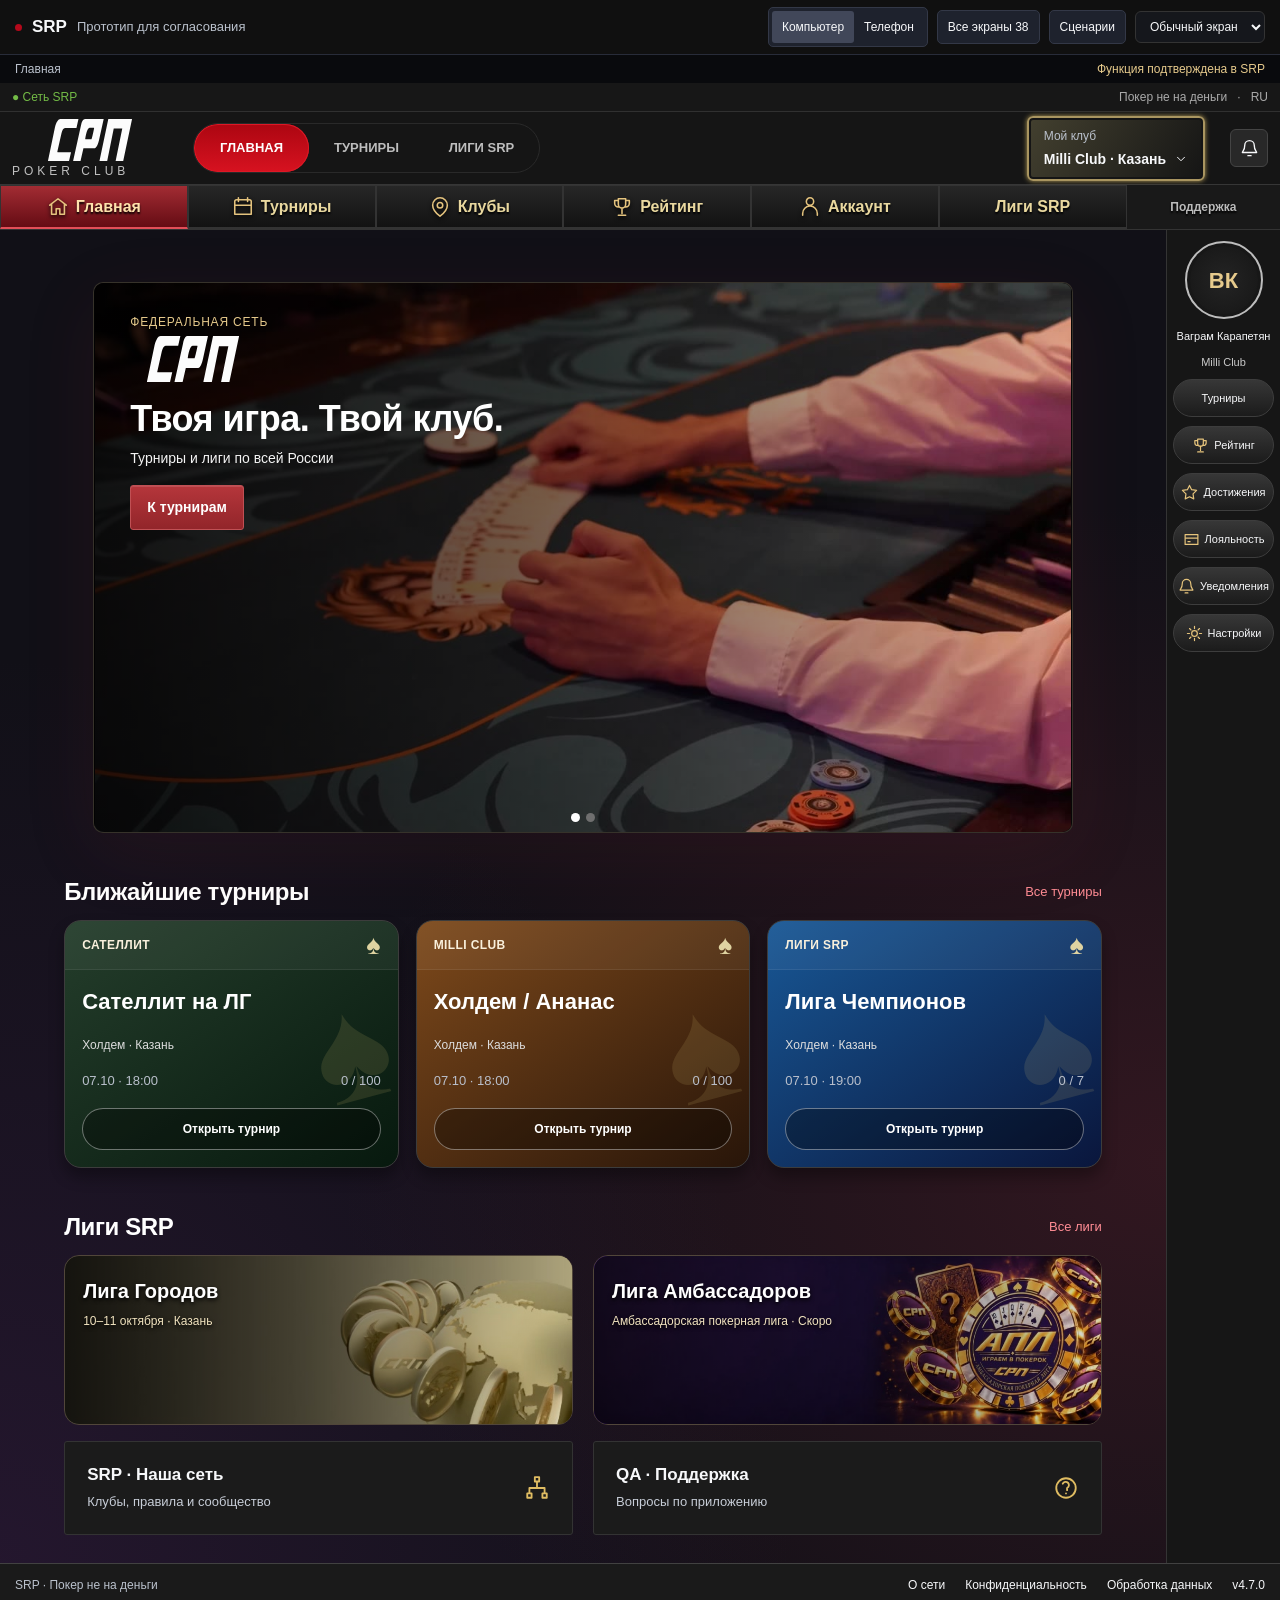
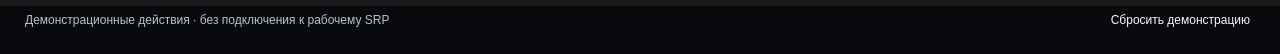
==== index.html @ 7fcbe51a "Polish mobile welcome headline spacing" ====
<!doctype html>
<html lang="ru">
<head>
<meta charset="utf-8"><meta name="viewport" content="width=device-width,initial-scale=1">
<meta name="description" content="Интерактивный прототип SRP: мобильная и десктопная версии, экраны и сценарии для согласования.">
<title>SRP — интерактивный прототип</title>
<link rel="icon" href="data:image/svg+xml,%3Csvg xmlns='http://www.w3.org/2000/svg' viewBox='0 0 40 40'%3E%3Crect width='40' height='40' rx='8' fill='%23ed343e'/%3E%3Ctext x='20' y='29' text-anchor='middle' font-size='30' fill='white'%3E♠%3C/text%3E%3C/svg%3E">
<link rel="stylesheet" href="styles.css?v=wow-2">
</head>
<body>
<div id="prototype">
<header class="review-bar">
  <div class="review-brand"><span class="review-dot"></span><b>SRP</b><span>Прототип для согласования</span></div>
  <div class="review-actions">
    <div class="device-picker" aria-label="Формат экрана"><button data-device="desktop" aria-pressed="true">Компьютер</button><button data-device="mobile" aria-pressed="false">Телефон</button></div>
    <button class="review-button" data-action="catalog">Все экраны <span id="screen-count"></span></button>
    <button class="review-button" data-action="journeys">Сценарии</button>
    <select id="state-picker" aria-label="Состояние экрана"><option value="normal">Обычный экран</option><option value="loading">Загрузка</option><option value="empty">Нет данных</option><option value="error">Ошибка</option></select>
  </div>
</header>
<div class="review-caption"><span id="screen-caption"></span><span id="coverage-caption"></span></div>
<div id="frame" class="frame" data-device="desktop"><div id="app" class="app"></div></div>
<div class="review-bottom"><span>Демонстрационные действия · без подключения к рабочему SRP</span><button data-action="reset-demo">Сбросить демонстрацию</button></div>
<div id="review-drawer" hidden></div>
<div id="modal-root"></div>
<div id="toast" role="status" aria-live="polite"></div>
</div>
<script src="app.js?v=wow-2"></script>
</body>
</html>
---- styles.css ----
:root{color-scheme:dark;--bg:#101114;--panel:#191b20;--raised:#23262d;--line:#30333c;--text:#f5f5f7;--muted:#a0a5b2;--red:#ed343e;--gold:#d7b974;--green:#75d5a8;--font:Arial,Helvetica,sans-serif}*{box-sizing:border-box}body{margin:0;background:#090a0d;color:var(--text);font:16px/1.5 var(--font)}button,input,select,textarea{font:inherit}button,a,select,input[type=checkbox]{cursor:pointer}button{color:inherit}a{color:inherit;text-decoration:none}button:focus-visible,a:focus-visible,input:focus-visible,textarea:focus-visible,select:focus-visible{outline:2px solid var(--gold);outline-offset:3px}button{border:0}button:disabled{opacity:.45;cursor:not-allowed}input,select,textarea{color:var(--text);background:#111318;border:1px solid var(--line);border-radius:6px;padding:11px 13px;min-width:0;max-width:100%}input::placeholder,textarea::placeholder{color:#808695}textarea{resize:vertical;min-height:94px}h1,h2,h3,p{margin:0}h1{font-size:30px;line-height:1.2;font-weight:700;letter-spacing:-.7px}h2{font-size:22px;line-height:1.3;letter-spacing:-.4px}h3{font-size:17px;line-height:1.35}p+p{margin-top:14px}[hidden]{display:none!important}.icon{width:19px;height:19px;fill:none;stroke:currentColor;stroke-width:1.7;stroke-linecap:round;stroke-linejoin:round;flex-shrink:0}.review-bar{background:#11131a;display:flex;justify-content:space-between;gap:20px;padding:13px 22px;border-bottom:1px solid #282c39;align-items:center;flex-wrap:wrap}.review-brand{display:flex;gap:10px;align-items:center;font-size:13px;color:#afb5c3}.review-brand b{color:#fff;font-size:17px}.review-dot{width:7px;height:7px;background:var(--red);border-radius:50%}.review-actions{display:flex;align-items:center;gap:9px;flex-wrap:wrap}.review-actions button,.review-actions select{font-size:12px;padding:7px 10px}.review-button,.device-picker{background:#1e222d;border:1px solid #333847;border-radius:5px}.review-button{color:#dce0e8}.device-picker{display:flex;padding:3px}.device-picker button{border-radius:3px;background:none;color:#a8afbe}.device-picker button[aria-pressed=true]{background:#414759;color:#fff}.review-caption{max-width:1480px;display:flex;justify-content:space-between;gap:15px;margin:0 auto;padding:12px 26px;font-size:12px;color:#949ba9}.review-caption span:last-child{color:#c3aa70}.frame{container-type:inline-size;max-width:1480px;margin:0 auto 18px;background:var(--bg);border:1px solid #282b34;border-radius:10px;overflow:clip;transition:max-width .15s}.frame[data-device=mobile]{max-width:414px;border-radius:28px;border:6px solid #292d37;box-shadow:0 20px 60px #0006}.app{min-height:850px;background:var(--bg)}.topbar{height:83px;display:flex;align-items:center;padding:0 30px;gap:28px;border-bottom:1px solid var(--line)}.logo{font-size:37px;letter-spacing:-2px;font-weight:900;font-style:italic;line-height:1;color:#fff}.logo small{display:block;font:9px var(--font);letter-spacing:4px;margin:6px 0 0 2px;color:#9399a6}.club-picker{border-left:1px solid var(--line);padding-left:26px;background:none;text-align:left;font-size:12px;color:var(--muted)}.club-picker strong{color:var(--text);display:flex;gap:8px;align-items:center;font-size:14px;margin-top:4px}.club-picker .icon{width:14px;height:14px}.top-actions{margin-left:auto;display:flex;gap:16px;align-items:center}.icon-button{background:var(--raised);width:38px;height:38px;border:1px solid var(--line);border-radius:6px;display:grid;place-items:center}.user-button{display:flex;align-items:center;gap:11px;background:none;padding:0;font-size:13px}.avatar{display:grid;place-items:center;flex-shrink:0;width:38px;height:38px;background:#36302a;color:var(--gold);border:1px solid #625236;border-radius:50%;font-size:13px;font-weight:700}.avatar.large{width:72px;height:72px;font-size:24px}.avatar img{width:100%;height:100%;object-fit:cover;border-radius:50%}.appnav{display:flex;align-items:center;background:#17191d;padding:0 28px;border-bottom:1px solid var(--line);gap:5px}.appnav a{padding:16px 20px;display:flex;align-items:center;gap:9px;font-size:14px;font-weight:600;color:var(--muted);border-bottom:3px solid transparent}.appnav a.active{color:var(--text);border-color:var(--red);background:linear-gradient(0deg,#ed343e0b,transparent)}.appnav .nav-right{margin-left:auto;font-size:12px;font-weight:400}.bottomnav{display:none}.main{padding:30px;min-height:685px}.page-head{display:flex;justify-content:space-between;align-items:center;gap:18px;margin-bottom:24px}.eyebrow{font-size:11px;letter-spacing:2px;text-transform:uppercase;color:var(--gold);margin-bottom:8px}.subheading{font-size:14px;color:var(--muted);margin-top:8px}.head-actions{display:flex;gap:10px;align-items:center}.pill{display:inline-flex;gap:6px;align-items:center;padding:5px 9px;background:#252931;color:#bfc5d1;border-radius:4px;font-size:12px;font-weight:500;white-space:nowrap}.pill.green{background:#1c352a;color:#8de1b7}.pill.gold{background:#3c3220;color:var(--gold)}.pill.red{background:#3e2226;color:#ff9a9f}.primary,.secondary,.ghost,.danger{padding:11px 16px;min-height:44px;border-radius:5px;font-size:14px;font-weight:600;display:inline-flex;align-items:center;justify-content:center;gap:8px}.primary{background:var(--red);color:#fff}.primary:hover{background:#ff454e}.secondary{background:var(--raised);border:1px solid #3b404b;color:var(--text)}.ghost{background:none;color:var(--muted)}.danger{background:#3c2026;color:#ff9ca1;border:1px solid #69404a}.block{width:100%}.small{font-size:12px;min-height:36px;padding:7px 12px}.muted{color:var(--muted)}.gold{color:var(--gold)}.tabs{display:flex;align-items:center;gap:5px;padding:5px;background:#17191e;border:1px solid var(--line);border-radius:6px;width:fit-content;max-width:100%;margin-bottom:22px;flex-wrap:wrap}.tabs button{padding:9px 15px;background:none;color:var(--muted);font-size:14px;border-radius:4px;min-height:40px}.tabs button.active{background:#313640;color:#fff}.toolbar{display:flex;gap:12px;align-items:center;flex-wrap:wrap;margin-bottom:18px}.search{position:relative;flex:1;min-width:180px;max-width:350px}.search .icon{position:absolute;left:13px;top:12px;color:var(--muted);width:17px;height:17px}.search input{width:100%;padding-left:40px;font-size:14px;height:42px}.toolbar select{font-size:14px;padding:9px 12px}.toolbar .count{margin-left:auto;color:var(--muted);font-size:12px}.filter-chips{display:flex;gap:7px;flex-wrap:wrap}.filter-chips button{background:none;color:var(--muted);border:1px solid var(--line);padding:7px 12px;border-radius:4px;font-size:13px;min-height:36px}.filter-chips button.active{color:#fff;border-color:#aa4148;background:#44272c}.panel{background:var(--panel);border:1px solid var(--line);border-radius:8px}.panel-pad{padding:23px}.panel-title{display:flex;align-items:center;justify-content:space-between;margin-bottom:18px;gap:12px}.panel-title h2{font-size:18px}.split{display:grid;grid-template-columns:minmax(0,1fr) 325px;gap:20px}.lobby-list{align-self:start;overflow:hidden}.list-labels,.event-row{display:grid;grid-template-columns:92px minmax(0,1fr) 90px 102px;align-items:center;gap:10px}.list-labels{padding:12px 17px;color:#89909e;background:#14161b;font-size:11px;text-transform:uppercase;letter-spacing:.6px}.event-row{padding:17px;background:none;text-align:left;width:100%;border-top:1px solid var(--line);font-size:14px;min-height:77px}.event-row:hover{background:#252932}.event-row.selected{background:#382126;box-shadow:inset 3px 0 var(--red)}.event-row .time{font-variant-numeric:tabular-nums;font-size:15px;font-weight:600}.event-row .date{font-size:12px;color:var(--muted);display:block;font-weight:400}.event-name{font-weight:600;display:block}.event-meta{display:block;color:var(--muted);font-size:12px;margin-top:5px}.event-count{text-align:center;font-variant-numeric:tabular-nums;color:#c0c5d0;font-size:13px}.event-status{text-align:right}.event-row .pill{font-size:11px}.event-detail{overflow:hidden;align-self:start}.detail-art,.event-art{padding:24px;position:relative;background:radial-gradient(ellipse at top right,#7d343c,transparent 70%),linear-gradient(135deg,#212027,#301b22);border-bottom:1px solid #58313a;min-height:170px;overflow:hidden}.art-symbol{position:absolute;right:16px;bottom:-17px;font-size:180px;line-height:1;color:#ffffff08;pointer-events:none}.detail-art h2{font-size:27px;line-height:1.13;max-width:230px;margin-top:12px;position:relative}.detail-art p{font-size:12px;color:#c9aeb5;margin-top:9px}.detail-body{padding:20px}.facts{display:grid;grid-template-columns:1fr 1fr;gap:17px;margin:20px 0}.facts dt{font-size:12px;color:var(--muted);margin-bottom:4px}.facts dd{font-size:14px;margin:0;font-weight:600}.detail-tabs{display:flex;gap:13px;border-bottom:1px solid var(--line);margin-bottom:14px;flex-wrap:wrap}.detail-tabs button{padding:10px 0;font-size:12px;color:var(--muted);background:none;border-bottom:2px solid transparent}.detail-tabs button.active{color:#fff;border-color:var(--red)}.detail-copy{font-size:13px;min-height:80px;margin-bottom:18px}.detail-copy p{color:var(--muted);margin-top:6px}.empty{display:grid;justify-items:center;align-content:center;gap:12px;text-align:center;padding:55px 22px;min-height:225px;color:var(--muted)}.empty .empty-icon{width:54px;height:54px;display:grid;place-items:center;border-radius:50%;background:var(--raised);color:var(--gold)}.empty h3{color:var(--text)}.empty p{max-width:380px;font-size:14px}.empty.compact{padding:26px 12px;min-height:130px}.empty.compact .empty-icon{display:none}.cards{display:grid;grid-template-columns:repeat(3,minmax(0,1fr));gap:16px}.event-card{overflow:hidden}.event-card-top{padding:15px 18px;background:linear-gradient(110deg,#2b242b,#3a252c);display:flex;align-items:center;justify-content:space-between;height:73px;border-bottom:1px solid #4e333a}.event-card-top .suit{font-size:40px;color:#93616c}.event-card-top span:first-child{font-size:11px;letter-spacing:1.6px;color:#e8c4c9}.event-card-body{padding:18px}.event-card-body h3{min-height:23px}.event-card-body .event-meta{margin-top:6px}.card-facts{display:flex;justify-content:space-between;gap:8px;font-size:13px;color:#bac0cc;margin:18px 0}.hero{display:grid;grid-template-columns:minmax(0,1.4fr) minmax(0,1fr);border:1px solid #5a333d;border-radius:8px;overflow:hidden;background:radial-gradient(ellipse at 85% 0%,#702d3b,transparent 65%),linear-gradient(110deg,#252127,#1b161c);margin-bottom:26px}.hero-copy{padding:32px}.hero h2{font-size:39px;line-height:1.1;max-width:480px;margin:13px 0 14px;letter-spacing:-1px}.hero p{color:#c3aeb7;font-size:14px;margin-bottom:24px}.hero-schedule{padding:30px;background:#1112174d;border-left:1px solid #7546514d;display:grid;gap:13px;align-content:center}.hero-schedule a{display:flex;gap:16px;align-items:center;border-bottom:1px solid #75465170;padding-bottom:13px}.hero-schedule a:last-child{border-bottom:0;padding-bottom:0}.hero-date{font-size:34px;font-weight:700;line-height:1;color:#ecd1d7}.hero-date small{display:block;font-size:11px;font-weight:400;margin-top:6px}.hero-schedule strong{display:block;font-size:15px}.hero-schedule span{display:block;font-size:12px;color:#bfaab3;margin-top:4px}.section-head{display:flex;justify-content:space-between;align-items:center;margin:26px 0 17px;gap:12px}.section-head h2{font-size:20px}.section-head a{font-size:13px;color:#fa777e}.grid2{display:grid;grid-template-columns:1fr 1fr;gap:20px}.grid3{display:grid;grid-template-columns:repeat(3,minmax(0,1fr));gap:16px}.link-panel{padding:22px;display:flex;align-items:center;justify-content:space-between;gap:14px}.link-panel .icon{color:var(--gold);width:26px;height:26px}.link-panel p{font-size:13px;color:var(--muted);margin-top:5px}.back{display:inline-flex;align-items:center;gap:7px;color:var(--muted);font-size:13px;background:none;padding:0;margin-bottom:17px}.back .icon{width:16px;height:16px}.event-page-grid{display:grid;grid-template-columns:minmax(0,1fr) 320px;gap:22px}.event-art{min-height:210px;display:flex;flex-direction:column;justify-content:center;margin-bottom:20px}.event-art h1{font-size:35px;max-width:650px;position:relative}.event-art .eyebrow{position:relative}.event-page-body{padding:23px}.tabline{display:flex;gap:22px;border-bottom:1px solid var(--line);margin-bottom:23px;flex-wrap:wrap}.tabline button{background:none;color:var(--muted);padding:12px 0;border-bottom:2px solid transparent;font-size:14px}.tabline button.active{color:#fff;border-color:var(--red)}.table-wrap{overflow:auto}.data-table{width:100%;border-collapse:collapse;text-align:left;font-size:14px}.data-table th{font-size:12px;color:#9198a7;font-weight:400;padding:13px 16px;background:#15171c}.data-table td{padding:15px 16px;border-top:1px solid var(--line)}.data-table .num{text-align:right;font-variant-numeric:tabular-nums}.data-table .rank{color:var(--gold);width:65px}.data-table tbody tr:hover{background:#242830}.player-link{display:flex;align-items:center;gap:11px;font-weight:600}.player-link .avatar{width:31px;height:31px;font-size:10px}.note{font-size:12px;color:var(--muted);padding:12px 0}.info-line{display:flex;justify-content:space-between;gap:14px;padding:14px 0;border-bottom:1px solid var(--line);font-size:14px}.info-line:last-child{border-bottom:0}.info-line span:first-child{color:var(--muted)}.info-line strong{text-align:right;font-weight:500}.info-block{margin:0 0 25px}.info-block h3{margin-bottom:10px}.info-block p{font-size:14px;color:var(--muted);line-height:1.8}.disclosure{border-bottom:1px solid var(--line);padding:0 0 15px;margin-bottom:16px}.disclosure summary{font-size:16px;font-weight:600;cursor:pointer;list-style:none;display:flex;justify-content:space-between;align-items:center}.disclosure summary:after{content:'+';color:var(--muted)}.disclosure[open] summary:after{content:'−'}.disclosure p{color:var(--muted);font-size:14px;margin-top:12px}.profile-hero{display:flex;gap:22px;align-items:center;padding:27px;margin-bottom:22px;background:linear-gradient(100deg,#25232a,#191b20);border:1px solid var(--line);border-radius:8px}.profile-hero .head-actions{margin-left:auto}.profile-hero h2{font-size:25px;margin-bottom:5px}.stats-grid{display:grid;grid-template-columns:repeat(4,minmax(0,1fr));gap:14px;margin-bottom:22px}.stat{padding:22px;border:1px solid var(--line);background:var(--panel);border-radius:7px}.stat b{font-size:31px;line-height:1.2;display:block;margin-bottom:8px;font-variant-numeric:tabular-nums}.stat span{font-size:13px;color:var(--muted)}.profile-menu{display:grid;grid-template-columns:repeat(3,1fr);gap:15px}.profile-menu a{padding:23px}.profile-menu .icon{color:var(--gold);margin-bottom:16px;width:24px;height:24px}.profile-menu h3{font-size:17px}.profile-menu p{font-size:13px;color:var(--muted);margin-top:6px}.loyalty{display:flex;justify-content:space-between;align-items:center;gap:20px;background:linear-gradient(105deg,#352e22,#242324);padding:22px;border:1px solid #5e5137;border-radius:7px;margin-top:20px}.loyalty p{font-size:13px;color:#bcb1a1;margin-top:6px}.account-subnav{display:flex;gap:7px;flex-wrap:wrap;margin-bottom:22px}.account-subnav a{font-size:13px;color:var(--muted);padding:8px 12px;border:1px solid var(--line);border-radius:5px}.account-subnav a.active{background:#30353e;color:#fff}.achievements-grid{display:grid;grid-template-columns:repeat(3,minmax(0,1fr));gap:14px}.achievement-card{display:flex;flex-direction:column;align-items:flex-start;text-align:left;padding:20px;gap:10px;background:var(--panel);border:1px solid var(--line);border-radius:7px;min-height:187px}.achievement-card .medal{width:43px;height:43px;display:grid;place-items:center;border:1px solid #7d663b;border-radius:50%;color:var(--gold);background:#30291e}.achievement-card.locked .medal{color:#79808c;background:#22252b;border-color:#41454f}.achievement-card small{color:var(--muted);font-size:12px}.progress-track{width:100%;height:4px;background:#373a43;border-radius:3px;overflow:hidden;margin-top:auto}.progress-fill{height:100%;background:var(--gold)}.achievement-group-head{display:flex;justify-content:space-between;margin:24px 0 15px;font-size:16px}.achievement-group-head span{color:var(--muted);font-size:13px}.form-layout{display:grid;grid-template-columns:220px minmax(0,1fr);gap:23px;align-items:start}.form-sidebar{display:grid;gap:3px;padding:10px}.form-sidebar a{padding:12px;border-radius:5px;font-size:14px;color:var(--muted);display:flex;gap:10px;align-items:center}.form-sidebar a.active{background:var(--raised);color:#fff}.form-stack{display:grid;gap:20px;max-width:800px}.form-panel{padding:24px}.form-panel h2{font-size:18px;margin-bottom:20px}.form-grid{display:grid;grid-template-columns:1fr 1fr;gap:18px}.field{display:flex;flex-direction:column;gap:7px;font-size:14px}.field small{font-size:12px;color:var(--muted)}.field input,.field select,.field textarea{width:100%}.full{grid-column:1/-1}.field-action{display:flex;gap:8px}.field-action input{flex:1;min-width:0}.field-action button{flex-shrink:0}.avatar-upload{display:flex;gap:20px;align-items:center;margin-bottom:20px}.switch-row{display:flex;align-items:center;justify-content:space-between;gap:20px;padding:17px 0;border-bottom:1px solid var(--line)}.switch-row:last-child{border-bottom:0}.switch-row strong{font-size:14px;font-weight:600;display:block}.switch-row p{font-size:12px;color:var(--muted);margin-top:4px;max-width:460px}.switch{appearance:none;width:42px!important;height:24px;min-width:42px;border:0;background:#474d59;position:relative;border-radius:20px;padding:0;transition:background .15s}.switch:after{content:'';position:absolute;width:18px;height:18px;left:3px;top:3px;border-radius:50%;background:#dce0e8;transition:transform .15s}.switch:checked{background:var(--red)}.switch:checked:after{transform:translateX(18px)}.check-line{display:flex;gap:10px;align-items:flex-start;font-size:13px;color:var(--muted)}.check-line input{margin-top:4px;accent-color:var(--red)}.text-link{color:#ff7b83;background:none;font-size:13px;padding:0}.auth-layout{display:grid;grid-template-columns:1fr 1fr;min-height:680px}.auth-art{padding:55px;background:radial-gradient(ellipse at 0% 100%,#722536,transparent 65%),#19171d;display:flex;flex-direction:column;justify-content:space-between;gap:40px;border-right:1px solid #52313b}.auth-art h1{font-size:43px;line-height:1.1;max-width:420px;margin:24px 0}.auth-art p{color:#bdacb3;font-size:15px;max-width:370px}.auth-form{padding:40px;max-width:540px;width:100%;margin:auto}.auth-form h1{font-size:28px;margin-bottom:8px}.auth-form .field{margin-top:18px}.auth-form .tabs{margin:25px 0 12px;width:100%}.auth-form .tabs button{flex:1}.auth-form .primary{margin-top:22px}.auth-form .auth-links{display:flex;justify-content:space-between;gap:12px;align-items:center;margin-top:15px;font-size:12px}.auth-divider{display:flex;gap:15px;align-items:center;color:var(--muted);font-size:12px;margin:22px 0}.auth-divider:before,.auth-divider:after{content:'';height:1px;background:var(--line);flex:1}.auth-errors{color:#ff9ca2;font-size:13px;margin:14px 0}.auth-legal{font-size:11px;color:var(--muted);margin-top:24px;line-height:1.8}.club-grid{display:grid;grid-template-columns:repeat(3,1fr);gap:16px}.club-card{overflow:hidden}.club-card-banner{padding:24px;background:linear-gradient(120deg,#302930,#202229);height:97px;display:flex;align-items:center;justify-content:space-between;color:var(--gold)}.club-initials{font-size:24px;letter-spacing:2px;font-weight:700}.club-card-body{padding:20px}.club-card-body p{font-size:13px;color:var(--muted);margin:7px 0 17px}.map-layout{display:grid;grid-template-columns:1fr 300px;gap:20px}.map-surface{position:relative;min-height:415px;overflow:hidden;background:#20242b;border-radius:7px;border:1px solid var(--line)}.map-surface iframe{position:absolute;inset:0;width:100%;height:100%;border:0;filter:grayscale(.8) brightness(.75)}.map-fallback{position:absolute;inset:0;display:grid;place-content:center;text-align:center;padding:25px;background:repeating-linear-gradient(40deg,#242830,#242830 35px,#2a2f38 35px,#2a2f38 36px);gap:12px}.map-fallback h3{font-size:20px}.map-fallback p{font-size:13px;max-width:360px;color:var(--muted)}.map-list{display:grid;gap:10px;align-content:start}.map-item{padding:17px;text-align:left;background:var(--panel);border:1px solid var(--line);border-radius:6px}.map-item.active{border-color:var(--red)}.map-item small{display:block;font-size:12px;color:var(--muted);margin-top:5px}.bracket{display:grid;grid-template-columns:1fr 1fr 1fr;gap:28px;margin-top:15px}.bracket-col{display:grid;align-content:center;gap:12px}.bracket-col h3{font-size:13px;color:var(--muted);margin-bottom:7px}.bracket-item{padding:16px;border:1px solid var(--line);background:#22252c;border-radius:5px;position:relative;font-size:13px}.bracket-item small{display:block;color:var(--muted);font-size:12px;margin-top:5px}.bracket-item.winner{border-color:#6b5735;color:var(--gold)}.round-list{display:grid;gap:12px}.round-row{display:flex;justify-content:space-between;align-items:center;gap:18px;padding:20px;background:var(--panel);border:1px solid var(--line);border-radius:7px}.round-row .muted{font-size:13px}.chart-panel{padding:24px}.chart-panel h2{font-size:18px;margin-bottom:20px}.bar-chart{display:flex;align-items:flex-end;gap:9px;height:180px;border-bottom:1px solid var(--line);padding-top:10px}.bar-chart .bar-wrap{flex:1;display:flex;flex-direction:column;justify-content:flex-end;align-items:center;height:100%;gap:6px}.bar-chart .bar{width:70%;background:linear-gradient(0deg,#89343e,#ed5964);min-height:5px;border-radius:3px 3px 0 0}.bar-chart .bar-value{font-size:12px;color:#d9a6ad}.chart-labels{display:flex;justify-content:space-between;gap:10px;color:var(--muted);font-size:11px;padding-top:13px}.line-chart{width:100%;height:auto;display:block}.line-chart text{fill:var(--muted);font:11px var(--font)}.broadcast-card{background:#11151c;border:1px solid #454f62;border-radius:6px;display:flex;align-items:center;gap:14px;padding:16px;width:min(100%,400px);margin-bottom:20px;box-shadow:inset 4px 0 var(--red)}.broadcast-card strong{font-size:16px}.broadcast-card small{font-size:11px;display:block;color:var(--muted)}.broadcast-stack{margin-left:auto;color:var(--gold);font-weight:700}.legal-copy{font-size:14px;color:var(--muted);line-height:1.8}.legal-copy h2{font-size:18px;color:var(--text);margin:24px 0 12px}.legal-copy .important{color:#dbbf83;border-left:2px solid var(--gold);padding:12px 16px;background:#30291e;margin-bottom:22px}.app-footer{padding:20px 30px;border-top:1px solid var(--line);display:flex;justify-content:space-between;align-items:center;gap:15px;flex-wrap:wrap;color:#7f8797;font-size:11px}.footer-links{display:flex;gap:20px;flex-wrap:wrap}.review-bottom{display:flex;justify-content:space-between;align-items:center;gap:12px;font-size:12px;color:#8f98aa;padding:0 25px 20px;max-width:1480px;margin:auto}.review-bottom button{background:none;color:#a7b2c8;padding:5px;font-size:12px}.modal-overlay{position:fixed;inset:0;background:#000a;backdrop-filter:blur(6px);z-index:50;display:flex;align-items:center;justify-content:center;padding:20px}.modal{width:min(100%,500px);max-height:calc(100dvh - 40px);overflow:auto;background:#1b1e24;border:1px solid #434956;border-radius:12px;padding:26px;box-shadow:0 30px 80px #0008}.modal-head{display:flex;justify-content:space-between;align-items:center;gap:20px;margin-bottom:20px}.modal-head h2{font-size:22px}.modal p{font-size:14px;color:var(--muted);line-height:1.7}.modal-actions{display:flex;gap:10px;margin-top:24px;justify-content:flex-end}.modal .field{margin-top:16px}.modal-success{display:grid;place-items:center;width:64px;height:64px;background:#223e31;color:var(--green);border-radius:50%;margin:0 auto 20px}.modal-success .icon{width:30px;height:30px}.modal .achievement-card{margin-bottom:15px}.drawer-overlay{position:fixed;inset:0;background:#0009;z-index:45;display:flex;justify-content:flex-end}.review-drawer-panel{background:#151820;width:min(100%,730px);height:100dvh;overflow:auto;padding:27px;border-left:1px solid #3b4252}.review-drawer-head{display:flex;justify-content:space-between;align-items:center;margin-bottom:22px;gap:15px}.review-drawer-head h2{font-size:22px}.screen-catalog{display:grid;grid-template-columns:1fr 1fr;gap:9px}.catalog-item{display:flex;gap:12px;align-items:flex-start;text-align:left;padding:16px;border:1px solid #343b4b;background:#212631;border-radius:7px}.catalog-item:hover{border-color:#6f7a91}.catalog-number{font-size:11px;color:#818da5;min-width:22px;padding-top:2px}.catalog-item strong{font-size:14px;display:block}.catalog-item small{display:block;color:#99a4b8;font-size:11px;margin-top:5px}.catalog-group{grid-column:1/-1;margin:20px 0 2px;font-size:12px;letter-spacing:1.3px;color:#d4b875;text-transform:uppercase}.journey{padding:20px;border:1px solid #3a4151;background:#212631;border-radius:8px;margin-bottom:13px}.journey h3{font-size:16px;margin-bottom:8px}.journey p{font-size:13px;color:#a5b0c3;margin-bottom:17px}.skeleton-line{height:15px;border-radius:4px;background:linear-gradient(90deg,#272b35,#373d49,#272b35);background-size:200% 100%;animation:shimmer 1.8s infinite;width:100%;margin-bottom:18px}.skeleton-line.short{width:55%}.skeleton-box{height:100px;border:1px solid var(--line);padding:25px;background:var(--panel);border-radius:8px;margin:14px 0}@keyframes shimmer{to{background-position:-200% 0}}#toast{position:fixed;bottom:25px;left:50%;transform:translateX(-50%);max-width:calc(100vw - 35px);background:#353d4b;border:1px solid #626f83;border-radius:7px;padding:13px 19px;color:#fff;z-index:70;box-shadow:0 10px 40px #0008;opacity:0;pointer-events:none;font-size:14px;transition:opacity .15s}#toast.visible{opacity:1}
@container(max-width:900px){.split{grid-template-columns:minmax(0,1fr) 280px}.event-row,.list-labels{grid-template-columns:65px minmax(0,1fr) 55px}.event-status,.list-labels span:last-child{display:none}.main{padding:23px}.topbar{padding:0 23px}.appnav{padding:0 15px}.appnav a{padding:15px 13px}.appnav .nav-right{display:none}.cards,.club-grid{grid-template-columns:repeat(2,1fr)}.form-layout{grid-template-columns:170px 1fr}.hero h2{font-size:32px}.hero-copy,.hero-schedule{padding:25px}.profile-menu{grid-template-columns:repeat(2,1fr)}}
@container(max-width:720px){.app{min-height:800px;display:flex;flex-direction:column}.topbar{height:76px;padding:0 18px;gap:14px}.logo{font-size:30px}.logo small{font-size:8px;letter-spacing:3px}.club-picker{padding-left:13px;font-size:10px}.club-picker strong{font-size:12px}.top-actions{gap:8px}.user-button{display:none}.top-actions .icon-button{width:34px;height:34px}.appnav{display:none}.main{padding:22px 17px;min-height:650px;flex:1}.page-head{align-items:flex-start;margin-bottom:22px}.page-head h1{font-size:26px}.page-head .head-actions .pill{display:none}.eyebrow{font-size:10px;letter-spacing:1.5px}.subheading{font-size:13px}.split{display:block}.split .event-detail{display:none}.event-row,.list-labels{grid-template-columns:64px minmax(0,1fr) 52px;gap:8px}.event-row{padding:15px 12px;font-size:14px;min-height:84px}.event-row .time{font-size:14px}.event-row .date{font-size:11px}.event-name{font-size:14px}.event-meta{font-size:11px}.event-count{font-size:12px}.list-labels{padding:12px;font-size:10px}.cards,.club-grid{grid-template-columns:1fr}.toolbar{gap:10px}.toolbar .search{width:100%;max-width:none}.toolbar .count{font-size:11px}.toolbar select{font-size:13px}.filter-chips{gap:5px}.filter-chips button{padding:8px 10px;font-size:12px;min-height:38px}.hero{display:block}.hero-copy{padding:24px}.hero h2{font-size:31px;max-width:350px}.hero-schedule{border-left:0;border-top:1px solid #7546514d;padding:20px 24px;grid-template-columns:1fr 1fr;gap:17px}.hero-schedule a{padding:0;border:0;gap:12px}.hero-date{font-size:29px}.hero-schedule strong{font-size:13px}.hero-schedule span{font-size:11px}.section-head h2{font-size:18px}.section-head a{font-size:12px}.grid2,.grid3{grid-template-columns:1fr}.event-page-grid{display:flex;flex-direction:column}.event-page-body{padding:18px 14px}.event-art{min-height:175px;padding:23px}.event-art h1{font-size:29px}.event-page-grid>.panel{order:-1}.event-page-grid>.panel .facts{margin:15px 0}.event-page-grid>.panel .event-side-info{display:none}.tabs{width:100%;gap:2px}.tabs button{flex:1;padding:9px 10px;font-size:12px;min-height:43px}.tabline{gap:16px}.tabline button{font-size:12px;min-height:44px;padding:10px 0}.data-table{font-size:13px}.data-table th{font-size:11px;padding:12px 10px}.data-table td{padding:14px 10px}.data-table .optional{display:none}.data-table .rank{width:40px}.player-link{gap:8px}.player-link .avatar{width:28px;height:28px;font-size:10px}.profile-hero{padding:21px 17px;gap:15px;flex-wrap:wrap}.profile-hero h2{font-size:21px}.avatar.large{width:58px;height:58px;font-size:19px}.profile-hero .head-actions{margin-left:0;width:100%}.stats-grid{grid-template-columns:repeat(2,1fr);gap:10px}.stat{padding:18px}.stat b{font-size:29px}.profile-menu{grid-template-columns:1fr 1fr;gap:10px}.profile-menu a{padding:18px 14px}.profile-menu h3{font-size:15px}.profile-menu p{font-size:11px}.profile-menu .icon{margin-bottom:12px;width:23px;height:23px}.loyalty{padding:18px;gap:13px}.loyalty h3{font-size:15px}.loyalty p{font-size:11px}.account-subnav{gap:5px}.account-subnav a{font-size:12px;padding:7px 9px}.achievements-grid{grid-template-columns:1fr 1fr;gap:10px}.achievement-card{padding:17px 13px;min-height:185px}.achievement-card strong{font-size:13px}.achievement-card small{font-size:11px}.achievement-group-head{font-size:14px;gap:12px}.form-layout{display:block}.form-sidebar{display:flex;overflow:auto;margin-bottom:20px;gap:4px;padding:5px}.form-sidebar a{white-space:nowrap;padding:9px 10px;font-size:12px}.form-sidebar .icon{display:none}.form-grid{grid-template-columns:1fr}.form-panel{padding:20px 16px}.field{font-size:14px}.field input,.field select,.field textarea{font-size:16px}.field-action{flex-wrap:wrap}.field-action button{font-size:12px}.auth-layout{display:block;min-height:800px}.auth-art{padding:30px 23px;gap:20px;border-right:0;border-bottom:1px solid #52313b;min-height:190px}.auth-art h1{font-size:28px;margin:18px 0 10px;max-width:310px}.auth-art .auth-art-bottom{display:none}.auth-art p{font-size:13px}.auth-form{padding:27px 22px}.auth-form h1{font-size:24px}.auth-form .field{font-size:14px}.map-layout{grid-template-columns:1fr}.map-surface{min-height:330px}.map-list{grid-template-columns:1fr 1fr;gap:8px}.map-item{padding:12px;font-size:13px}.bracket{grid-template-columns:1fr;gap:23px}.bracket-col{gap:8px}.bracket-item{font-size:13px}.round-row{padding:16px;gap:12px}.round-row .primary{font-size:12px;padding:9px 12px}.round-row h3{font-size:15px}.chart-panel{padding:20px 15px}.chart-labels{font-size:10px}.panel-pad{padding:19px}.app-footer{padding:17px;font-size:10px}.app-footer .footer-links{gap:10px}.bottomnav{display:flex;position:sticky;bottom:0;background:#1a1d23f5;backdrop-filter:blur(16px);border-top:1px solid #3c424f;justify-content:space-around;padding:9px 4px 11px;z-index:10}.bottomnav a{display:flex;flex-direction:column;align-items:center;gap:5px;min-width:55px;color:#959eae;font-size:10px;padding:4px}.bottomnav .icon{width:21px;height:21px}.bottomnav a.active{color:#ff6972}.footer-mobile-hidden{display:none}.head-actions .secondary{font-size:12px;padding:9px 11px}}
@media(max-width:760px){.review-bar{padding:12px 15px;gap:12px}.review-brand span:last-child{font-size:11px}.review-actions{gap:6px}.review-caption{padding:10px 15px;flex-direction:column;gap:5px}.frame{border-radius:0;margin-bottom:12px}.frame[data-device=mobile]{max-width:414px;border-width:3px}.review-bottom{font-size:10px;padding:0 15px 17px}.screen-catalog{grid-template-columns:1fr}.review-drawer-panel{padding:20px}.modal{padding:22px 18px}.modal-actions{flex-wrap:wrap}.modal-actions button{flex:1}.review-actions select{max-width:170px}.review-brand{width:100%}}@media(prefers-reduced-motion:reduce){*{animation:none!important;transition:none!important}}

/* Explicit product foregrounds: host styles must never turn text black. */
#prototype{--text:#f7f8fa;--muted:#bac1cc;--red:#d92330;color:#f7f8fa;color-scheme:dark}
#prototype :is(h1,h2,h3,h4,h5,h6,p,span,strong,b,small,label,dt,dd,li,summary,td,th,legend){color:inherit}
#prototype :is(h1,h2,h3,h4,h5,h6,strong,b,legend){color:#f7f8fa}
#prototype :is(a,button){color:#f7f8fa}
#prototype :is(input,textarea,select){color:#f7f8fa;background-color:#15171c;-webkit-text-fill-color:#f7f8fa}
#prototype :is(input,textarea)::placeholder{color:#b0b8c5;-webkit-text-fill-color:#b0b8c5;opacity:1}
#prototype :is(.muted,.subheading,.event-meta,.event-count,.count,.note,.review-caption,.review-bottom,.review-brand,.list-labels,.auth-legal,.auth-divider,.app-footer,.check-line,.back,.club-picker,.bottomnav a,.appnav a,.tabs button,.tabline button,.detail-tabs button,.filter-chips button,.account-subnav a,.form-sidebar a,.ghost,.field small,.facts dt,.stat span,.achievement-card small,.info-block p,.disclosure p,.empty p,.data-table th){color:#bac1cc}
#prototype :is(.event-row .date,.hero p,.hero-schedule span,.detail-art p,.detail-copy p,.link-panel p,.profile-menu p,.loyalty p,.auth-art p,.club-card-body p,.switch-row p){color:#c7cdd7}
#prototype :is(.gold,.eyebrow,.data-table .rank,.avatar,.hero-date,.review-caption span:last-child){color:#e6ca8c}
#prototype :is(.primary,.appnav a.active,.tabs button.active,.tabline button.active,.detail-tabs button.active,.account-subnav a.active,.form-sidebar a.active,.filter-chips button.active){color:#fff}
#prototype :is(.text-link,.section-head a,.bottomnav a.active){color:#ff8c94}
#prototype .pill{color:#d4dae4}
#prototype .pill.gold{color:#e6ca8c}
#prototype .pill.green{color:#a0efc7}
#prototype .pill.red{color:#ffb1b7}
#prototype :is(.danger,.auth-errors){color:#ffb1b7}
#prototype .data-table{color:#f7f8fa}
#prototype .empty h3{color:#f7f8fa}

#prototype :is(.list-labels,.event-meta,.event-row .date,.event-count,.note,.review-caption,.review-bottom,.auth-legal,.app-footer,.eyebrow,.bottomnav a,.field small,.achievement-card small,.profile-menu p,.logo small){font-size:12px}
#prototype .event-name{font-size:15px}
#prototype .primary:hover{background:#bd1e2a}

/* PokerOK client reference: flat black chrome, compact rows, event strips. */
#prototype{--bg:#101010;--panel:#1b1b1b;--raised:#2d2d2d;--line:#383838;--gold:#e6c47c;--red:#a82a30;--muted:#c0c0c0;--font:Arial,Helvetica,sans-serif}
#prototype .frame{border-radius:2px;background:#101010;border-color:#363636}
#prototype .app{background:#101010;min-height:730px}
#prototype .topbar{height:65px;background:#151515;padding:0 16px;border-bottom:1px solid #363636;gap:22px}
#prototype .logo{font-size:31px;font-style:normal;letter-spacing:0}
#prototype .logo img{width:107px;height:30px;display:block;object-fit:contain}
#prototype .logo small{font-size:10px;letter-spacing:2.5px;margin:3px 0 0;color:#c0c0c0}
#prototype .club-picker{border-left:0;padding-left:0}
#prototype .appnav{padding:0 12px;background:linear-gradient(#2b2b2b,#151515);gap:1px}
#prototype .appnav a{border:1px solid #373737;border-bottom:2px solid transparent;padding:8px 18px;min-height:68px;flex-direction:column;gap:6px;font-size:13px;color:#e6e6e6;background:linear-gradient(#292929,#171717)}
#prototype .appnav a.active{border-bottom-color:#ce353b;background:linear-gradient(#65322b,#2b1d18);color:#ffda91}
#prototype .appnav a .icon{width:25px;height:25px;color:#e4c37e;filter:drop-shadow(0 2px 2px #000)}
#prototype .appnav .nav-right{border:0;background:none;min-height:44px;justify-content:center;font-size:12px}
#prototype .client-body{display:grid;grid-template-columns:minmax(0,1fr) 113px}
#prototype .main{padding:18px 14px;min-height:570px}
#prototype .account-rail{display:flex;flex-direction:column;align-items:center;text-align:center;padding:14px 7px;gap:8px;background:#151515;border-left:1px solid #343434}
#prototype .account-rail>strong{font-size:12px;overflow-wrap:anywhere}
#prototype .account-rail>small{font-size:11px;color:#c9c9c9}
#prototype .rail-avatar .avatar{width:62px;height:62px;border:3px solid #d4b273;background:radial-gradient(#514b3b,#202020);font-size:20px}
#prototype .rail-entry{width:100%;font-size:12px;min-height:43px;padding:8px 4px;background:linear-gradient(#282828,#171717);border:1px solid #3d3d3d;display:flex;justify-content:center;gap:5px;align-items:center;flex-wrap:wrap;border-radius:3px}
#prototype .rail-entry .icon{width:17px;height:17px;color:#e6c47c}
#prototype .rail-entry:first-of-type{margin-top:12px}
#prototype .page-head{margin-bottom:15px}
#prototype h1{font-size:25px;letter-spacing:0}
#prototype .eyebrow{letter-spacing:.8px;margin-bottom:5px}
#prototype :is(.panel,.profile-hero,.stat,.loyalty,.tabs,.achievement-card,.club-card,.form-sidebar){border-radius:3px;background-color:#1b1b1b}
#prototype :is(.primary,.secondary,.danger){border-radius:3px;min-height:40px}
#prototype .primary{background:linear-gradient(#b5363b,#92252a);border:1px solid #c05054;box-shadow:inset 0 1px #ffffff20;color:#fff}
#prototype .primary:hover{background:linear-gradient(#c23b41,#a82a30)}
#prototype .secondary{background:linear-gradient(#414141,#292929);border-color:#535353;color:#fff}
#prototype .split{grid-template-columns:minmax(0,1fr) 257px;gap:8px}
#prototype .toolbar{gap:8px;margin-bottom:8px}
#prototype .toolbar input,#prototype .toolbar select{min-height:36px;height:36px;padding-top:6px;padding-bottom:6px;font-size:13px;background:#252525;border-color:#454545}
#prototype .search .icon{top:10px}
#prototype .filter-chips{gap:5px}
#prototype .filter-chips button{border-radius:15px;padding:4px 12px;min-height:29px;background:#383838;color:#eee;border-color:#383838;font-size:12px}
#prototype .filter-chips button.active{background:#e4e4e4;color:#151515;border-color:#e4e4e4}
#prototype .lobby-list{background:#080808;border-radius:0}
#prototype .event-row,#prototype .list-labels{grid-template-columns:75px minmax(0,1fr) 60px 68px;gap:7px}
#prototype .list-labels{background:#242424;text-transform:none;letter-spacing:0;padding:7px 9px;color:#c0c0c0}
#prototype .event-row{min-height:54px;padding:6px 9px;background:#080808;border-top:1px solid #303030;font-size:13px}
#prototype .event-row:nth-child(odd){background:#121212}
#prototype .event-row:hover{background:#343434}
#prototype .event-row.selected{background:#462022;box-shadow:inset 3px 0 #dc5155}
#prototype .event-row>span:nth-child(2){padding:5px 9px;background:linear-gradient(90deg,#893536,#b24c45 80%,#543027);border:1px solid #bb6761;position:relative;overflow:hidden}
#prototype .event-row>span:nth-child(2):after{content:'♠';position:absolute;right:5px;top:0;color:#edd4a02b;font-size:35px;line-height:1}
#prototype .event-name{font-size:13px;line-height:1.25;position:relative;z-index:1;color:#fff}
#prototype .event-meta{font-size:11px;line-height:1.2;color:#ffe3d2;margin-top:3px}
#prototype .event-row .time{font-size:13px;font-weight:400}
#prototype .event-row .date{font-size:11px;color:#c4c4c4}
#prototype .event-count{font-size:12px;color:#e6c47c}
#prototype .event-status .pill{font-size:11px;padding:2px 3px;background:none;color:#b5e1a1}
#prototype .detail-art{min-height:108px;padding:15px;background:#080808;border-bottom:1px solid #363636}
#prototype .detail-art h2{font-size:19px;margin-top:8px;max-width:none}
#prototype .detail-art .art-symbol{display:none}
#prototype .detail-body{padding:13px;background:#121212}
#prototype .facts{gap:12px;margin:16px 0}
#prototype .facts dt{font-size:12px}
#prototype .facts dd{font-size:13px;color:#e6c47c}
#prototype .detail-copy{min-height:60px;font-size:13px}
#prototype .detail-tabs{gap:10px}
#prototype .detail-tabs button{font-size:12px}
#prototype .event-detail{border-radius:0}
#prototype .data-table th{background:#262626}
#prototype .data-table td{padding-top:11px;padding-bottom:11px}
#prototype .data-table tr:nth-child(even){background:#151515}
#prototype .video-banner{position:relative;height:245px;overflow:hidden;background:#1c1c1c;border:1px solid #5c4935}
#prototype .srp-video{position:absolute;inset:0;width:100%;height:100%;object-fit:cover}
#prototype .video-shade{position:absolute;inset:0;background:linear-gradient(90deg,#000c,#0008 48%,#0002)}
#prototype .video-banner-copy{position:relative;z-index:1;padding:26px 30px;max-width:530px}
#prototype .hero-wordmark{width:126px;height:46px;object-fit:contain;margin:0 0 10px}
#prototype .video-banner h2{font-size:29px;line-height:1.12;color:#fff;letter-spacing:-.5px}
#prototype .video-banner p{font-size:14px;color:#eee;margin:9px 0 16px}
#prototype .media-switch{position:absolute;bottom:13px;right:16px;display:flex;gap:6px;z-index:2}
#prototype .media-switch button{width:30px;height:30px;border-radius:50%;background:#151515;border:1px solid #ddd;color:#fff;font-size:12px}
#prototype .media-switch button[aria-pressed=true]{background:#eee;color:#151515}
#prototype .league-media{position:relative;display:block;height:125px;overflow:hidden;border:1px solid #51463a;border-radius:3px}
#prototype .league-media-copy{position:relative;padding:22px 18px;z-index:1;max-width:75%}
#prototype .league-media h3{font-size:20px;color:#fff;text-shadow:0 2px 4px #000}
#prototype .league-media p{font-size:12px;margin-top:7px;color:#f1e3bf;text-shadow:0 2px 4px #000}
#prototype .event-card-top{height:55px;background:linear-gradient(105deg,#7e3335,#221211);border-color:#944648}
#prototype .event-card-top span:first-child{color:#ffe0b3}
#prototype .event-card-body{padding:15px}
#prototype .event-card-body h3{font-size:16px}
#prototype .event-card{border-color:#49403b}
#prototype .section-head{margin:20px 0 12px}
#prototype .section-head h2{font-size:18px}
#prototype .app-footer{background:#1a1a1a;padding:12px 15px;border-color:#414141}
@container(max-width:1000px){#prototype .appnav a{padding:8px 13px}#prototype .split{grid-template-columns:minmax(0,1fr) 230px}#prototype .event-row,#prototype .list-labels{grid-template-columns:64px minmax(0,1fr) 50px}#prototype .event-status{display:none}#prototype .list-labels span:last-child{display:none}}
@container(max-width:720px){#prototype .client-body{display:block}#prototype .account-rail,#prototype .appnav{display:none}#prototype .topbar{height:67px;padding:0 14px;gap:14px}#prototype .logo img{width:84px;height:26px}#prototype .logo small{font-size:9px}#prototype .main{padding:16px 12px;min-height:600px}#prototype .video-banner{height:265px}#prototype .video-banner-copy{padding:27px 20px}#prototype .video-banner h2{font-size:28px;max-width:245px}#prototype .video-banner p{max-width:245px}#prototype .video-shade{background:linear-gradient(90deg,#000c,#0008)}#prototype .hero-wordmark{width:115px;height:43px}#prototype .split{display:block}#prototype .event-row{min-height:65px;padding:8px}#prototype .event-row>span:nth-child(2){padding:6px}#prototype .event-row,#prototype .list-labels{grid-template-columns:56px minmax(0,1fr) 47px;gap:6px}#prototype .event-name{font-size:13px}#prototype .event-meta{font-size:11px}#prototype .event-row .date{font-size:11px}#prototype .grid2{gap:11px}#prototype .league-media{height:130px}#prototype .bottomnav{background:#232323;backdrop-filter:none;border-color:#494949}#prototype .bottomnav a{color:#d0d0d0;font-size:11px}#prototype .bottomnav a.active{color:#efd091}#prototype .page-head h1{font-size:25px}#prototype .primary{min-height:44px}#prototype .frame[data-device=mobile]{border-radius:18px}}
@media(prefers-reduced-motion:reduce){#prototype .srp-video{display:none}}
#prototype .srp-video-poster{position:absolute;inset:0;width:100%;height:100%;object-fit:cover}
#prototype .event-row>span:nth-child(2){background:linear-gradient(90deg,#402325,#68312e);border-color:#714442}
#prototype .event-meta{color:#f5ded5}
@media(prefers-reduced-motion:reduce){#prototype .srp-video-poster{display:block}}

/* User-supplied PokerOK desktop references, 7 October 2026. */
#prototype{--bg:#000;--panel:#171717;--raised:#292929;--line:#333;--muted:#bcbcbc;--gold:#dfbc62;--red:#b4091b}
#prototype .review-bar{padding:7px 15px;background:#101010;gap:8px}
#prototype .review-caption{padding:5px 15px;font-size:11px}
#prototype .frame{max-width:1480px;border-radius:0;margin-bottom:0}
#prototype .app{background:#000}
#prototype .client-status{height:29px;background:#171717;border-bottom:1px solid #303030;display:flex;align-items:center;justify-content:space-between;padding:0 12px;font-size:12px}
#prototype .network-status{color:#73bb46}
#prototype .client-status-tools{color:#aaa}
#prototype .topbar{height:73px;padding:0 12px;gap:25px;background:#151515}
#prototype .logo img{width:156px;height:42px}
#prototype .logo small{font-size:9px;letter-spacing:4px}
#prototype .client-modes{display:flex;align-items:center;gap:0;border:1px solid #292929;border-radius:28px;overflow:hidden}
#prototype .client-modes a{min-width:115px;text-align:center;padding:14px 20px;font-size:13px;font-weight:700;color:#bdbdbd}
#prototype .client-modes a.active{background:linear-gradient(#ac0611,#d71220);border-radius:28px;color:#fff;box-shadow:inset 0 0 0 1px #dc1926}
#prototype .club-picker{margin-left:auto;padding:9px 15px;border:2px solid #a99560;box-shadow:0 0 5px #b39c57,inset 0 0 0 2px #151515;background:linear-gradient(120deg,#43402f,#151515);border-radius:6px;max-width:270px}
#prototype .top-actions .user-button{display:none}
#prototype .top-actions{margin-left:0;gap:0}
#prototype .icon-button{background:#282828;border-color:#444}
#prototype .appnav{padding:0;background:#191919;gap:0}
#prototype .appnav a{height:44px;min-height:44px;flex:1;padding:5px 12px;flex-direction:row;justify-content:center;gap:7px;font-size:16px;font-weight:800;border-radius:0;background:linear-gradient(#272727,#121212);border-color:#333;color:#e9d89f;text-shadow:0 2px 2px #000}
#prototype .appnav a.active{background:linear-gradient(#a22c33,#650c14);border-bottom-color:#e34e58;color:#ffe2ac}
#prototype .appnav a .icon{width:22px;height:22px}
#prototype .appnav .nav-right{flex:.8;font-size:12px;color:#bbb}
#prototype .client-body{grid-template-columns:minmax(0,1fr) 114px}
#prototype .account-rail{background:#161616;padding:11px 6px;gap:9px}
#prototype .rail-avatar .avatar{width:78px;height:78px;border:2px solid #bdbdbd;background:radial-gradient(#242424,#141414);color:#eee;font-size:22px;box-shadow:inset 0 0 0 3px #171717}
#prototype .account-rail>strong{font-size:11px;font-weight:400}
#prototype .rail-entry{min-height:38px;border-radius:20px;background:linear-gradient(#373737,#1b1b1b);font-size:11px}
#prototype .rail-entry:first-of-type{border-radius:6px;min-height:47px;border:2px solid #bca65e;color:#f9e5ae;font-size:15px;font-weight:700;box-shadow:0 0 4px #9e8a43,inset 0 0 0 2px #151515}
#prototype .main{padding:12px;background:#000}
#prototype .page-home{padding:0 0 28px;background:radial-gradient(ellipse at 10% 95%,#50277c 0,transparent 40%),radial-gradient(ellipse at 95% 95%,#91363f 0,transparent 42%),#000}
#prototype .video-banner{margin:52px auto 0;width:84%;height:275px;border:0;border-radius:10px;overflow:visible;isolation:isolate;box-shadow:0 20px 55px #000}
#prototype .video-banner:before,#prototype .video-banner:after{content:'';position:absolute;top:20px;bottom:15px;width:13%;z-index:-1;border-radius:9px;background:linear-gradient(130deg,#162339,#311524);opacity:.65}
#prototype .video-banner:before{left:-6%}#prototype .video-banner:after{right:-6%}
#prototype .video-banner .srp-video,#prototype .video-banner .srp-video-poster,#prototype .video-banner .video-shade{border-radius:10px}
#prototype .video-banner-copy{padding:30px 36px}
#prototype .video-banner h2{font-size:36px;font-weight:800;max-width:450px}
#prototype .video-banner p{color:#f4f4f4}
#prototype .media-switch{right:auto;left:50%;transform:translateX(-50%);bottom:10px}
#prototype .media-switch button{width:9px;height:9px;padding:0;border:0;background:#6f6f6f;font-size:0}
#prototype .media-switch button[aria-pressed=true]{background:#fff}
#prototype .page-home>.section-head{margin:43px 5.5% 13px}
#prototype .page-home>.section-head h2{font-size:24px;color:#fff}
#prototype .page-home>.cards,#prototype .page-home>.grid2{margin-left:5.5%;margin-right:5.5%}
#prototype .page-home>.cards{gap:17px}
#prototype .page-home .event-card{min-height:228px;position:relative;overflow:hidden;border:1px solid #3c3c3c;border-radius:17px;background:linear-gradient(145deg,#243d2b,#07190e);box-shadow:0 9px 15px #0005}
#prototype .page-home .event-card:nth-child(2){background:linear-gradient(145deg,#7d491b,#281509)}
#prototype .page-home .event-card:nth-child(3){background:linear-gradient(145deg,#185795,#0a163c)}
#prototype .page-home .event-card:after{content:'♠';position:absolute;right:8px;top:57px;font-size:145px;line-height:1;color:#e0cd7a22;pointer-events:none;transform:rotate(-15deg)}
#prototype .page-home .event-card-top{height:49px;background:#ffffff0c;border-color:#ffffff12;padding:12px 17px}
#prototype .page-home .event-card-top span:first-child{font-size:12px;font-weight:700;letter-spacing:.4px;color:#f9f0dc}
#prototype .page-home .event-card-top .suit{font-size:27px;color:#dfd3a1}
#prototype .page-home .event-card-body{position:relative;z-index:1;padding:17px}
#prototype .page-home .event-card-body h3{font-size:22px;color:#fff;min-height:48px}
#prototype .page-home .event-card-body .event-meta{color:#ddd}
#prototype .page-home .event-card-body .primary,#prototype .page-home .event-card-body .secondary{border-radius:22px;background:#0005;border:1px solid #ffffff65;font-size:12px;min-height:33px;box-shadow:none}
#prototype .page-home .league-media{height:170px;border-radius:15px}
#prototype .page-tournaments{padding:0 0 16px}
#prototype .page-tournaments>.page-head{padding:9px 12px;margin:0;background:#1b1b1b}
#prototype .page-tournaments h1{font-size:17px}
#prototype .page-tournaments .eyebrow{font-size:10px;margin:0;color:#aaa}
#prototype .page-tournaments>.toolbar{padding:5px 7px;margin:0;background:#202020;gap:6px}
#prototype .page-tournaments .filter-chips button{min-height:24px;padding:2px 15px;font-size:12px;background:#3d3d3d}
#prototype .page-tournaments .filter-chips button.active{background:#ddd;color:#111}
#prototype .page-tournaments .split{gap:0;grid-template-columns:minmax(0,1fr) 255px}
#prototype .list-labels,#prototype .event-row{grid-template-columns:92px minmax(0,1fr) 64px 72px;gap:5px}
#prototype .list-labels{padding:3px 8px;font-size:12px;background:#272727}
#prototype .event-row{min-height:35px;padding:3px 8px;border-top:1px solid #282828;background:#000}
#prototype .event-row:nth-child(odd){background:#070707}
#prototype .event-row>span:nth-child(2){padding:3px 8px;border:1px solid #8d7139;background:linear-gradient(90deg,#aa8945,#e7cc7e 48%,#997734);box-shadow:inset 0 1px #fff5}
#prototype .event-row:nth-child(3n)>span:nth-child(2){background:none;border-color:transparent;box-shadow:none}
#prototype .event-row .event-name{color:#231b0d;font-size:13px;font-weight:600;line-height:1.1;text-align:center}
#prototype .event-row:nth-child(3n) .event-name{color:#eb9a59;text-align:left}
#prototype .event-row .event-meta{display:none}
#prototype .event-row .time{font-size:12px;color:#8dc866}
#prototype .event-row .date{font-size:10px;color:#aaa}
#prototype .event-count{color:#7cc347;font-size:12px}
#prototype .event-row.selected{background:#321215;box-shadow:inset 3px 0 #c62135}
#prototype .event-detail{border:1px solid #494949;background:#080808}
#prototype .detail-art{padding:10px;min-height:76px}
#prototype .detail-art h2{font-size:16px;font-weight:500}
#prototype .detail-art p{margin-top:4px;color:#aaa}
#prototype .detail-body{padding:10px;background:#080808}
#prototype .event-detail .facts{display:block;margin:14px 0}
#prototype .event-detail .facts>div{display:flex;justify-content:space-between;gap:12px;padding:4px 0}
#prototype .event-detail .facts dt{color:#aaa;font-size:12px;margin:0}
#prototype .event-detail .facts dd{font-size:12px;color:#eee}
#prototype .detail-copy{font-size:12px}
#prototype .event-detail .primary{font-size:17px;border-radius:0;min-height:42px;background:linear-gradient(#bd3340,#930b18)}
@container(max-width:1000px){#prototype .client-modes a{min-width:88px;padding:13px 12px}#prototype .topbar{gap:12px}#prototype .logo img{width:120px}#prototype .club-picker{max-width:210px}#prototype .page-tournaments .split{grid-template-columns:minmax(0,1fr) 225px}#prototype .event-row,#prototype .list-labels{grid-template-columns:74px minmax(0,1fr) 55px}#prototype .appnav a{font-size:14px}}
@container(max-width:720px){#prototype .client-status{height:25px;font-size:10px}#prototype .topbar{height:62px;padding:0 11px}#prototype .logo img{width:83px;height:30px}#prototype .logo small{letter-spacing:2px}#prototype .client-modes{display:none}#prototype .club-picker{border:0;box-shadow:none;background:none;padding:0;max-width:195px}#prototype .club-picker strong{font-size:12px}#prototype .top-actions{margin-left:auto}#prototype .main{padding:15px 11px}#prototype .page-home{padding:0 0 25px}#prototype .video-banner{margin-top:22px;width:92%;height:255px}#prototype .video-banner-copy{padding:23px 19px}#prototype .video-banner h2{font-size:30px;max-width:260px}#prototype .page-home>.section-head{margin:25px 4% 12px}#prototype .page-home>.section-head h2{font-size:21px}#prototype .page-home>.cards,#prototype .page-home>.grid2{margin-left:4%;margin-right:4%}#prototype .page-home>.cards{display:flex;overflow-x:auto;scroll-snap-type:x mandatory;padding-bottom:9px;gap:12px}#prototype .page-home .event-card{flex:0 0 79%;scroll-snap-align:start;min-height:226px}#prototype .page-tournaments{padding:0 0 15px}#prototype .page-tournaments .split{display:block}#prototype .event-row{min-height:48px;padding:5px 6px}#prototype .event-row .event-name{font-size:12px;text-align:left}#prototype .event-row,#prototype .list-labels{grid-template-columns:62px minmax(0,1fr) 53px;gap:4px}#prototype .event-row>span:nth-child(2){padding:7px 6px}#prototype .event-detail{margin-top:12px}#prototype .page-home .league-media{height:155px}#prototype .bottomnav a.active{color:#ffcd76}#prototype .client-status-tools{font-size:9px}}

#prototype .frame[data-device=mobile]{max-width:414px;border-radius:18px}

/* Keep the original video frame visible at every viewport. */
#prototype .video-banner{height:auto;aspect-ratio:16/9;min-height:275px;overflow:hidden}
#prototype .video-banner .srp-video,#prototype .video-banner .srp-video-poster{object-fit:contain;background:#080808}
@container(max-width:720px){#prototype .video-banner{height:auto;aspect-ratio:4/3;min-height:285px}#prototype .video-banner h2{font-size:27px}}

/* Desktop client fills the available browser window. */
#prototype .frame[data-device=desktop]{max-width:none;width:100%;margin:0;border:0;border-radius:0}
#prototype .review-caption{max-width:none}
#prototype .frame[data-device=desktop] .app{min-height:calc(100dvh - 78px);display:flex;flex-direction:column}
#prototype .frame[data-device=desktop] .client-body{flex:1}

/* Cinematic SRP welcome, registration and sign-in. */
#prototype .auth-layout{display:grid;grid-template-columns:1.15fr 1fr;min-height:calc(100dvh - 78px);background:radial-gradient(ellipse at 100% 0,#4a1725aa,transparent 60%),radial-gradient(ellipse at 70% 100%,#3d294855,transparent 55%),#17171c}
#prototype .auth-art{position:relative;isolation:isolate;overflow:hidden;min-height:760px;padding:35px 44px;display:flex;flex-direction:column;justify-content:space-between;border:0;background:#15151c}
#prototype .auth-art .srp-video,#prototype .auth-art .srp-video-poster{z-index:-3;object-fit:cover}
#prototype .auth-film-shade{position:absolute;inset:0;z-index:-2;background:linear-gradient(90deg,#09080ed9,#0a091d44),linear-gradient(0deg,#121019ed,transparent 70%)}
#prototype .auth-film-top{display:flex;justify-content:space-between;align-items:center;gap:16px}
#prototype .auth-film-top .logo img{width:122px;height:43px;object-fit:contain;display:block}
#prototype .auth-film-top .logo small{font-size:9px;letter-spacing:4px;color:#ddd}
#prototype .auth-live{font-size:9px;letter-spacing:1.5px;color:#eee;display:flex;align-items:center;gap:7px}
#prototype .auth-live i{width:6px;height:6px;background:#d3ad68;border-radius:50%;box-shadow:0 0 12px #ffbf46;animation:livePulse 3s infinite}
#prototype .auth-film-copy{padding:64px 0 38px;animation:welcomeRise .65s ease-out}
#prototype .auth-art h1{font-size:clamp(40px,5.1cqw,82px);font-weight:800;letter-spacing:-2.6px;line-height:1.04;max-width:650px;margin:20px 0 25px;text-shadow:0 3px 30px #0007}
#prototype .auth-art h1 em{font-style:normal;color:#e6c781}
#prototype .auth-art p{font-size:17px;line-height:1.65;color:#e5e0e5;max-width:450px}
#prototype .auth-art .eyebrow{font-size:10px;letter-spacing:2.5px;color:#e7ca90}
#prototype .auth-benefits{display:flex;flex-wrap:wrap;gap:12px;margin-top:32px}
#prototype .auth-benefits>span{display:flex;align-items:center;gap:8px;border:1px solid #ffffff30;border-radius:25px;background:#17131f55;backdrop-filter:blur(8px);font-size:11px;color:#f4eeee;padding:9px 12px}
#prototype .auth-benefits .icon{width:15px;height:15px;color:#e6c781}
#prototype .auth-art-bottom{display:flex;justify-content:space-between;align-items:center;gap:12px;font-size:9px;letter-spacing:1.4px;color:#bbb}
#prototype .auth-art-bottom .pill{font-size:10px;letter-spacing:0;background:#201b14bb;color:#ecd6a3;border:1px solid #8d77544d}
#prototype .auth-form{max-width:none;margin:0;padding:40px 8%;display:flex;align-items:center;justify-content:center;position:relative;background:linear-gradient(135deg,#ffffff02,#ffffff00)}
#prototype .auth-form-card{width:100%;max-width:450px;padding:32px;border:1px solid #ffffff13;border-radius:18px;background:linear-gradient(140deg,#343039aa,#1f1d24b0);box-shadow:0 24px 70px #0003,inset 0 1px #ffffff0b;animation:welcomeRise .45s ease-out}
#prototype .auth-form h1{font-size:34px;line-height:1.12;letter-spacing:-1px;margin-bottom:15px}
#prototype .auth-form .eyebrow{font-size:9px;letter-spacing:1.7px;margin-bottom:15px;color:#e3c389}
#prototype .auth-form .subheading{font-size:14px;line-height:1.6;color:#d1c9d3}
#prototype .auth-form input,#prototype .auth-form select{background:#17151dbc;border-color:#5d5363;border-radius:8px;min-height:46px}
#prototype .auth-form .primary{min-height:48px;border-radius:8px;background:linear-gradient(110deg,#c72b3a,#950e22);border-color:#cf4e59;box-shadow:0 7px 25px #ae18262b}
#prototype .auth-form .secondary{min-height:44px;border-radius:8px;background:#ffffff05;border:1px solid #ffffff25;margin-top:10px;font-size:13px}
#prototype .auth-form .tabs{background:#1a171d70;border-color:#514650;margin-top:20px}
#prototype .auth-form .tabs .active{background:#51313d}
#prototype .auth-form .auth-legal{font-size:10px;color:#bfb3c5;line-height:1.6}
#prototype .welcome-steps{display:grid;gap:18px;margin:30px 0}
#prototype .welcome-steps>div{display:flex;gap:14px;align-items:center}
#prototype .welcome-steps>div>span{width:33px;height:33px;display:grid;place-items:center;border:1px solid #c8ac6840;border-radius:50%;color:#dec28a;font-size:11px;background:#b6954510}
#prototype .welcome-steps p{margin:0;display:grid;gap:3px}
#prototype .welcome-steps strong{font-size:13px;font-weight:600;color:#f6f0f4}
#prototype .welcome-steps small{font-size:11px;color:#b8acbc}
#prototype .page-home{background:radial-gradient(ellipse at 0% 100%,#40205066,transparent 48%),radial-gradient(ellipse at 100% 70%,#62212d66,transparent 50%),#111017}
#prototype .page-home .video-banner{box-shadow:0 20px 75px #a324321a;border:1px solid #e4c68b20}
@keyframes welcomeRise{from{opacity:0;transform:translateY(15px)}to{opacity:1;transform:translateY(0)}}
@keyframes livePulse{50%{opacity:.5;box-shadow:0 0 4px #ffbf46}}
@container(max-width:1000px){#prototype .auth-art{padding:30px 26px}#prototype .auth-live{display:none}#prototype .auth-form{padding:30px 6%}#prototype .auth-form-card{padding:25px}#prototype .auth-form h1{font-size:29px}}
@container(max-width:720px){#prototype .auth-layout{display:block;min-height:calc(100dvh - 78px)}#prototype .auth-art{min-height:310px;padding:20px 22px}#prototype .auth-film-top .logo img{width:88px;height:32px}#prototype .auth-film-top .logo small{font-size:8px}#prototype .auth-film-copy{padding:15px 0 0}#prototype .auth-art h1{font-size:35px;letter-spacing:-1px;margin:10px 0 12px}#prototype .auth-art h1 br:nth-of-type(2){display:none}#prototype .auth-art p{display:none}#prototype .auth-art .eyebrow{font-size:8px;letter-spacing:1.5px}#prototype .auth-benefits{margin-top:18px;gap:7px}#prototype .auth-benefits>span{font-size:9px;padding:7px 8px}#prototype .auth-art-bottom{display:none}#prototype .auth-form{padding:20px 16px 32px}#prototype .auth-form-card{padding:23px 20px;max-width:480px;border-radius:14px}#prototype .auth-form h1{font-size:28px}#prototype .welcome-steps{gap:14px;margin:24px 0}#prototype .auth-form .auth-legal{font-size:10px}}
@media(prefers-reduced-motion:reduce){#prototype .auth-live i,#prototype .auth-film-copy,#prototype .auth-form-card{animation:none}}
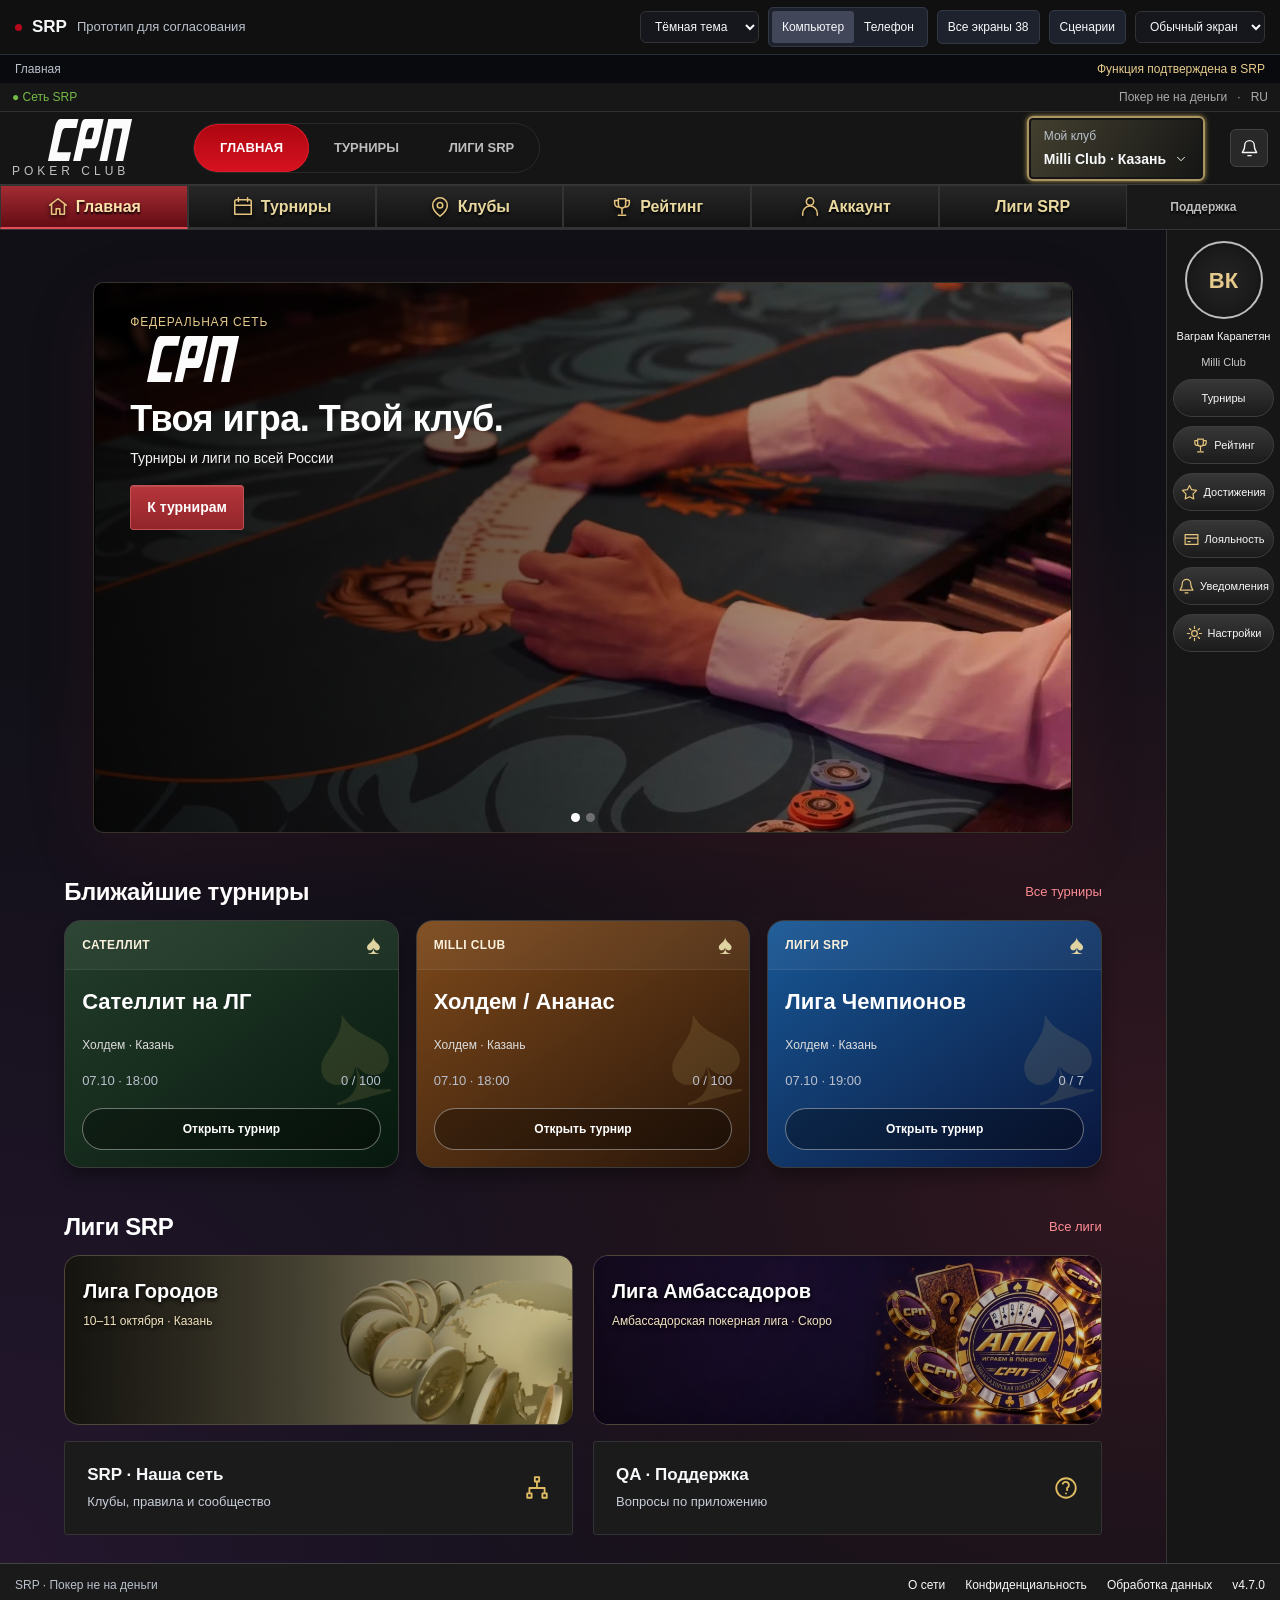
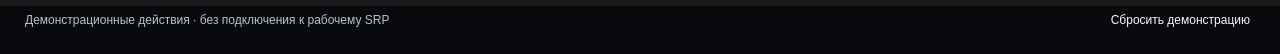
==== commit 5cbab7f4: "Add light theme with persistent theme switcher" ====
--- a/index.html
+++ b/index.html
@@ -5,13 +5,14 @@
 <meta name="description" content="Интерактивный прототип SRP: мобильная и десктопная версии, экраны и сценарии для согласования.">
 <title>SRP — интерактивный прототип</title>
 <link rel="icon" href="data:image/svg+xml,%3Csvg xmlns='http://www.w3.org/2000/svg' viewBox='0 0 40 40'%3E%3Crect width='40' height='40' rx='8' fill='%23ed343e'/%3E%3Ctext x='20' y='29' text-anchor='middle' font-size='30' fill='white'%3E♠%3C/text%3E%3C/svg%3E">
-<link rel="stylesheet" href="styles.css?v=wow-2">
+<link rel="stylesheet" href="styles.css?v=theme-2">
 </head>
 <body>
 <div id="prototype">
 <header class="review-bar">
   <div class="review-brand"><span class="review-dot"></span><b>SRP</b><span>Прототип для согласования</span></div>
   <div class="review-actions">
+    <select id="theme-picker" aria-label="Тема оформления"><option value="dark">Тёмная тема</option><option value="light">Светлая тема</option></select>
     <div class="device-picker" aria-label="Формат экрана"><button data-device="desktop" aria-pressed="true">Компьютер</button><button data-device="mobile" aria-pressed="false">Телефон</button></div>
     <button class="review-button" data-action="catalog">Все экраны <span id="screen-count"></span></button>
     <button class="review-button" data-action="journeys">Сценарии</button>
@@ -25,6 +26,6 @@
 <div id="modal-root"></div>
 <div id="toast" role="status" aria-live="polite"></div>
 </div>
-<script src="app.js?v=wow-2"></script>
+<script src="app.js?v=theme-2"></script>
 </body>
 </html>
--- a/styles.css
+++ b/styles.css
@@ -274,3 +274,186 @@
 @container(max-width:1000px){#prototype .auth-art{padding:30px 26px}#prototype .auth-live{display:none}#prototype .auth-form{padding:30px 6%}#prototype .auth-form-card{padding:25px}#prototype .auth-form h1{font-size:29px}}
 @container(max-width:720px){#prototype .auth-layout{display:block;min-height:calc(100dvh - 78px)}#prototype .auth-art{min-height:310px;padding:20px 22px}#prototype .auth-film-top .logo img{width:88px;height:32px}#prototype .auth-film-top .logo small{font-size:8px}#prototype .auth-film-copy{padding:15px 0 0}#prototype .auth-art h1{font-size:35px;letter-spacing:-1px;margin:10px 0 12px}#prototype .auth-art h1 br:nth-of-type(2){display:none}#prototype .auth-art p{display:none}#prototype .auth-art .eyebrow{font-size:8px;letter-spacing:1.5px}#prototype .auth-benefits{margin-top:18px;gap:7px}#prototype .auth-benefits>span{font-size:9px;padding:7px 8px}#prototype .auth-art-bottom{display:none}#prototype .auth-form{padding:20px 16px 32px}#prototype .auth-form-card{padding:23px 20px;max-width:480px;border-radius:14px}#prototype .auth-form h1{font-size:28px}#prototype .welcome-steps{gap:14px;margin:24px 0}#prototype .auth-form .auth-legal{font-size:10px}}
 @media(prefers-reduced-motion:reduce){#prototype .auth-live i,#prototype .auth-film-copy,#prototype .auth-form-card{animation:none}}
+
+/* Optional light SRP theme. Shared routes, media and actions. */
+body:has(#prototype[data-theme=light]){background:#f3f2f5;color:#22232a}
+#prototype[data-theme=light]{color-scheme:light;--bg:#f5f4f7;--panel:#fff;--raised:#eeeaf0;--line:#ded9e2;--text:#24232b;--muted:#64616d;--red:#ad2037;--gold:#926d28;--green:#358452;background:#f3f2f5;color:#24232b}
+#prototype[data-theme=light] :is(.review-bar,.review-caption,.review-bottom){background:#f9f8fa;color:#69636e;border-color:#ded9e2}
+#prototype[data-theme=light] .review-brand,#prototype[data-theme=light] .review-brand b{color:#302833}
+#prototype[data-theme=light] :is(.review-button,.device-picker,.review-actions select){background:#fff;border-color:#d9d1dc;color:#49414d}
+#prototype[data-theme=light] .device-picker button{color:#6a626e}
+#prototype[data-theme=light] .device-picker button[aria-pressed=true]{background:#eadfe4;color:#8f1a32}
+#prototype[data-theme=light] :is(.frame,.app,.main,.client-body){background:#f5f4f7;border-color:#ddd7e0}
+#prototype[data-theme=light] .client-status{background:#eeeaf0;border-color:#dcd5df;color:#6c636f}
+#prototype[data-theme=light] .network-status{color:#35824e}
+#prototype[data-theme=light] .client-status-tools{color:#6d6472}
+#prototype[data-theme=light] .topbar{background:#fff;border-color:#e2dce5}
+#prototype[data-theme=light] .topbar .logo img{filter:brightness(0)}
+#prototype[data-theme=light] .logo small{color:#716673}
+#prototype[data-theme=light] .client-modes{border-color:#e2dce6;background:#f7f4f7}
+#prototype[data-theme=light] .client-modes a{color:#625564}
+#prototype[data-theme=light] .client-modes a.active{color:#fff}
+#prototype[data-theme=light] .club-picker{background:linear-gradient(120deg,#fff9ea,#fff);border-color:#cbb789;box-shadow:0 2px 8px #583d1710;color:#7d725f}
+#prototype[data-theme=light] .club-picker strong{color:#302d29}
+#prototype[data-theme=light] :is(.icon-button,.secondary){background:linear-gradient(#fff,#f1edf3);border-color:#d5cbd9;color:#3d3342;box-shadow:0 2px 4px #32203908}
+#prototype[data-theme=light] .appnav{background:#eeeaf0;border-color:#d9d2dd}
+#prototype[data-theme=light] .appnav a{background:linear-gradient(#fff,#f1edf3);border-color:#ddd5df;color:#55475b;text-shadow:none}
+#prototype[data-theme=light] .appnav a.active{background:linear-gradient(#bb354d,#9a1830);color:#fff3dd;border-color:#a22139}
+#prototype[data-theme=light] .appnav .nav-right{color:#6e6074;background:#f6f3f7}
+#prototype[data-theme=light] .account-rail{background:#fff;border-color:#ded7e2}
+#prototype[data-theme=light] .account-rail>small{color:#706575}
+#prototype[data-theme=light] .rail-avatar .avatar{background:radial-gradient(#fff8e9,#e8ddc6);border-color:#bba474;color:#76561f;box-shadow:inset 0 0 0 3px #fff}
+#prototype[data-theme=light] .rail-entry{background:linear-gradient(#fff,#f1edf3);border-color:#ddd2df;color:#594760}
+#prototype[data-theme=light] .rail-entry:first-of-type{background:linear-gradient(#fff8e7,#eee0bd);border-color:#c3a963;color:#6e5425;box-shadow:0 2px 7px #a9853317}
+#prototype[data-theme=light] :is(.panel,.profile-hero,.stat,.loyalty,.achievement-card,.club-card,.form-sidebar,.profile-menu,.event-page-body,.event-detail,.auth-form-card,.modal,.review-drawer-panel){background:#fff;border-color:#dfd7e4;color:#28222d;box-shadow:0 4px 18px #37213f06}
+#prototype[data-theme=light] :is(.muted,.subheading,.event-meta,.event-count,.count,.note,.list-labels,.auth-legal,.auth-divider,.app-footer,.check-line,.back,.field small,.facts dt,.stat span,.achievement-card small,.info-block p,.disclosure p,.empty p,.data-table th,.profile-menu p,.club-card-body p,.info-line span,.switch-row p){color:#69616f}
+#prototype[data-theme=light] :is(h1,h2,h3){color:#29202f}
+#prototype[data-theme=light] .eyebrow{color:#8a672b}
+#prototype[data-theme=light] :is(.tabs,.account-subnav,.toolbar,.page-tournaments>.page-head){background:#eee8f0;border-color:#dfd5e3}
+#prototype[data-theme=light] :is(.tabs button,.tabline button,.detail-tabs button,.account-subnav a,.ghost){color:#6f6077}
+#prototype[data-theme=light] .tabs button.active{background:#dcd0df;color:#552c60}
+#prototype[data-theme=light] :is(.tabline button.active,.detail-tabs button.active,.account-subnav a.active){color:#972139}
+#prototype[data-theme=light] :is(input,select,textarea,.toolbar input,.toolbar select){background:#fff;border-color:#cfc4d5;color:#332837}
+#prototype[data-theme=light] input::placeholder,#prototype[data-theme=light] textarea::placeholder{color:#8c7e92}
+#prototype[data-theme=light] .filter-chips button{background:#e5dde9;border-color:#e5dde9;color:#63516e}
+#prototype[data-theme=light] .filter-chips button.active{background:#ab2942;border-color:#ab2942;color:#fff}
+#prototype[data-theme=light] .lobby-list{background:#fff}
+#prototype[data-theme=light] .list-labels{background:#eae3ed}
+#prototype[data-theme=light] .event-row{background:#fff;border-color:#ece6ef;color:#382b40}
+#prototype[data-theme=light] .event-row:nth-child(odd){background:#faf7fb}
+#prototype[data-theme=light] .event-row.selected{background:#f5e4e9;box-shadow:inset 3px 0 #b32640}
+#prototype[data-theme=light] .event-row:hover{background:#f1e9f4}
+#prototype[data-theme=light] .event-row:nth-child(3n) .event-name{color:#98501e}
+#prototype[data-theme=light] .event-row .time{color:#34734b}
+#prototype[data-theme=light] .event-row .date{color:#786d80}
+#prototype[data-theme=light] .event-count{color:#477342}
+#prototype[data-theme=light] .event-status .pill{color:#39784b}
+#prototype[data-theme=light] :is(.detail-art,.detail-body){background:#fff;border-color:#e5dbe8}
+#prototype[data-theme=light] .detail-art p{color:#7d6c85}
+#prototype[data-theme=light] .facts dd,#prototype[data-theme=light] .event-detail .facts dd{color:#654729}
+#prototype[data-theme=light] .detail-copy p{color:#75627e}
+#prototype[data-theme=light] .pill{background:#ece7f0;color:#665475}
+#prototype[data-theme=light] .pill.gold{background:#f1e6c9;color:#84621e}
+#prototype[data-theme=light] .pill.green{background:#e5f1e8;color:#39724a}
+#prototype[data-theme=light] .pill.red{background:#f9e5e9;color:#9e3147}
+#prototype[data-theme=light] .club-card-banner{background:linear-gradient(115deg,#ebe0ed,#f5f0f7);border-color:#e2d5e8}
+#prototype[data-theme=light] .club-initials{color:#a07c2c}
+#prototype[data-theme=light] .data-table th{background:#ede6f1}
+#prototype[data-theme=light] .data-table td{border-color:#e7dfec}
+#prototype[data-theme=light] .data-table tr:nth-child(even){background:#f8f5fa}
+#prototype[data-theme=light] .event-art{background:linear-gradient(120deg,#efe2e9,#e7d9e8);border-color:#dcc8db}
+#prototype[data-theme=light] .event-art .subheading{color:#785b76}
+#prototype[data-theme=light] .page-home{background:radial-gradient(ellipse at 0% 95%,#e5d8ef,transparent 55%),radial-gradient(ellipse at 100% 90%,#f5dedf,transparent 55%),#f7f4f8}
+#prototype[data-theme=light] .page-home>.section-head h2{color:#302336}
+#prototype[data-theme=light] .page-home .event-card{background:#fff;border-color:#ddd3e3;box-shadow:0 8px 25px #44294b0a}
+#prototype[data-theme=light] .page-home .event-card:nth-child(2),#prototype[data-theme=light] .page-home .event-card:nth-child(3){background:#fff}
+#prototype[data-theme=light] .page-home .event-card-top{background:#e7f0e6;border-color:#d9e6d7}
+#prototype[data-theme=light] .page-home .event-card:nth-child(2) .event-card-top{background:#f3e4d6;border-color:#ead8c7}
+#prototype[data-theme=light] .page-home .event-card:nth-child(3) .event-card-top{background:#e0ebf6;border-color:#d0deef}
+#prototype[data-theme=light] .page-home .event-card-top span:first-child{color:#655638}
+#prototype[data-theme=light] .page-home .event-card-body h3{color:#342639}
+#prototype[data-theme=light] .page-home .event-card-body .event-meta{color:#796481}
+#prototype[data-theme=light] .page-home .event-card-body .primary{background:#ac2740;border-color:#ac2740;color:#fff}
+#prototype[data-theme=light] .page-home .event-card:after{color:#a9872920}
+#prototype[data-theme=light] .video-banner h2,#prototype[data-theme=light] .league-media h3{color:#fff}
+#prototype[data-theme=light] .video-banner .eyebrow{color:#f0d8a2}
+#prototype[data-theme=light] .video-banner p{color:#f5f1f5}
+#prototype[data-theme=light] .app-footer{background:#eee7f0;border-color:#dcd0e1}
+#prototype[data-theme=light] .bottomnav{background:#fff;border-color:#dbcee0}
+#prototype[data-theme=light] .bottomnav a{color:#7b6884}
+#prototype[data-theme=light] .bottomnav a.active{color:#a12640}
+#prototype[data-theme=light] .auth-layout{background:radial-gradient(ellipse at 100% 0,#efd8dd,transparent 60%),#f9f5f8}
+#prototype[data-theme=light] .auth-art h1{color:#fff}
+#prototype[data-theme=light] .auth-art p{color:#e7e0e8}
+#prototype[data-theme=light] .auth-art .eyebrow{color:#ecd194}
+#prototype[data-theme=light] .auth-art .logo small{color:#fff}
+#prototype[data-theme=light] .auth-art-bottom .pill{background:#291f16bb;color:#efdba4}
+#prototype[data-theme=light] .auth-form-card{background:#ffffffee;border-color:#e5d8e8;box-shadow:0 20px 65px #81465c0c}
+#prototype[data-theme=light] .auth-form .subheading,#prototype[data-theme=light] .auth-form .auth-legal{color:#786780}
+#prototype[data-theme=light] .auth-form .eyebrow{color:#937136}
+#prototype[data-theme=light] .auth-form input,#prototype[data-theme=light] .auth-form select{background:#faf7fb;border-color:#d6c7dc;color:#35263f}
+#prototype[data-theme=light] .auth-form .secondary{background:#f6edf4;border-color:#decedf;color:#67466e}
+#prototype[data-theme=light] .auth-form .tabs{background:#f3edf5;border-color:#e0d3e5}
+#prototype[data-theme=light] .auth-form .tabs .active{background:#e6d4e2;color:#812c48}
+#prototype[data-theme=light] .welcome-steps strong{color:#4c3458}
+#prototype[data-theme=light] .welcome-steps small{color:#87728f}
+#prototype[data-theme=light] .welcome-steps>div>span{background:#f8eed6;border-color:#e5d3a7;color:#9b7535}
+#prototype[data-theme=light] .auth-errors,#prototype[data-theme=light] .danger{color:#a32242}
+#prototype[data-theme=light] .danger{background:#fbe8ee;border-color:#edbfd0}
+#prototype[data-theme=light] .empty h3{color:#483050}
+#prototype[data-theme=light] .empty .empty-icon{background:#f0e8f4;color:#967731}
+#prototype[data-theme=light] .skeleton-line{background:linear-gradient(90deg,#ede6f1,#faf6fc,#ede6f1);background-size:200%}
+#prototype[data-theme=light] .catalog-item{background:#faf6fc;border-color:#e8ddee;color:#513b5a}
+#prototype[data-theme=light] .journey{border-color:#e5d7ec}
+#prototype[data-theme=light] .journey p{color:#7c6787}
+@container(max-width:720px){#prototype[data-theme=light] .club-picker{background:none;border:0;box-shadow:none}}
+
+/* Light theme contrast pass: explicit foregrounds, including WebKit form text. */
+#prototype[data-theme=light]{--text:#20232b;--muted:#555b68;--gold:#755017;--line:#ccd0d8;--raised:#e9ecf1;color:#20232b}
+#prototype[data-theme=light] :is(h1,h2,h3,h4,h5,h6,strong,b,legend,a,button){color:#20232b}
+#prototype[data-theme=light] :is(input,textarea,select){color:#242833;-webkit-text-fill-color:currentColor;background-color:#fff;border-color:#aeb5c1}
+#prototype[data-theme=light] :is(input,textarea)::placeholder{color:#606775;-webkit-text-fill-color:#606775;opacity:1}
+#prototype[data-theme=light] :is(.gold,.eyebrow,.review-caption span:last-child,.catalog-group,.data-table .rank){color:#755017}
+#prototype[data-theme=light] :is(.muted,.subheading,.note,.field small,.auth-legal,.facts dt,.stat span,.count,.catalog-item small,.catalog-number,.review-bottom button){color:#555b68}
+#prototype[data-theme=light] :is(.review-caption,.list-labels,.review-brand,.check-line,.event-meta,.event-row .date){color:#555b68}
+#prototype[data-theme=light] :is(.text-link,.section-head a,.back,.auth-links a){color:#9a1732}
+#prototype[data-theme=light] :is(.primary,.client-modes a.active,.appnav a.active,.filter-chips button.active){color:#fff}
+#prototype[data-theme=light] .primary :is(span,strong,b,.icon){color:#fff}
+#prototype[data-theme=light] .secondary{color:#303743;border-color:#b6bdc8;background:linear-gradient(#fff,#edf0f4)}
+#prototype[data-theme=light] .secondary:hover{background:#e4e8ee}
+#prototype[data-theme=light] .ghost{color:#555b68}
+#prototype[data-theme=light] .appnav a .icon{color:#755017;filter:none}
+#prototype[data-theme=light] .appnav a.active .icon{color:#ffedc2}
+#prototype[data-theme=light] .rail-entry .icon{color:#755017}
+#prototype[data-theme=light] .account-rail>strong{color:#242833}
+#prototype[data-theme=light] .account-rail>small{color:#555b68}
+#prototype[data-theme=light] .tabs button.active{background:#dce1e9;color:#303743}
+#prototype[data-theme=light] :is(.tabline button.active,.detail-tabs button.active,.account-subnav a.active,.form-sidebar a.active){color:#9a1732}
+#prototype[data-theme=light] :is(.pill,.pill strong){color:#444c5d}
+#prototype[data-theme=light] .pill.gold{color:#715017;background:#f2e5c4}
+#prototype[data-theme=light] .pill.green{color:#245f39;background:#e0efdf}
+#prototype[data-theme=light] .pill.red{color:#991b35;background:#f8e1e7}
+#prototype[data-theme=light] .club-initials{color:#755017}
+#prototype[data-theme=light] .club-card-body .eyebrow{color:#755017}
+#prototype[data-theme=light] .page-tournaments .eyebrow{color:#555b68}
+#prototype[data-theme=light] .page-tournaments .filter-chips button{background:#e4e8ee;color:#424b5b;border-color:#cbd1da}
+#prototype[data-theme=light] .page-tournaments .filter-chips button.active{background:#aa213d;color:#fff;border-color:#aa213d}
+#prototype[data-theme=light] .event-row .event-name{color:#35230b}
+#prototype[data-theme=light] .event-row:nth-child(3n) .event-name{color:#914816}
+#prototype[data-theme=light] .event-row .event-count{color:#286437}
+#prototype[data-theme=light] .event-status .pill{color:#286437}
+#prototype[data-theme=light] .data-table{color:#20232b}
+#prototype[data-theme=light] .data-table th{color:#555b68}
+#prototype[data-theme=light] .data-table td{color:#303743}
+#prototype[data-theme=light] .data-table tr[style*="background:#36242a"]{background:#f7e5eb!important}
+#prototype[data-theme=light] .page-home .event-card-top span:first-child{color:#63501e}
+#prototype[data-theme=light] .page-home .event-card-top .suit{color:#826122}
+#prototype[data-theme=light] .page-home .event-card-body :is(.primary,.primary .icon){color:#fff}
+#prototype[data-theme=light] .page-home .event-card-body .secondary{background:#edf0f4;border-color:#b6bdc8;color:#303743}
+#prototype[data-theme=light] :is(.avatar,.avatar strong){background:#eee5d2;border-color:#b89a59;color:#6e4c17}
+#prototype[data-theme=light] :is(.broadcast-card,.bracket-item,.map-fallback,.journey){background:#f5f7fa;border-color:#ccd0d8;color:#303743}
+#prototype[data-theme=light] .bar-chart .bar-value{color:#8c2140}
+#prototype[data-theme=light] .legal-copy .important{background:#f7efd9;color:#684812;border-color:#9d7a2b}
+#prototype[data-theme=light] .modal-success{background:#dfefe4;color:#29643d}
+#prototype[data-theme=light] .catalog-item :is(strong,b){color:#20232b}
+#prototype[data-theme=light] .journey p{color:#555b68}
+#prototype[data-theme=light] .auth-form .eyebrow{color:#755017}
+#prototype[data-theme=light] .auth-form :is(input,select){color:#242833;-webkit-text-fill-color:currentColor;background:#fff;border-color:#aeb5c1}
+#prototype[data-theme=light] .auth-form .subheading,#prototype[data-theme=light] .auth-form .auth-legal{color:#555b68}
+#prototype[data-theme=light] .auth-form .tabs .active{color:#8d1b38;background:#efdce3}
+#prototype[data-theme=light] .auth-form .primary{color:#fff}
+#prototype[data-theme=light] .welcome-steps strong{color:#303743}
+#prototype[data-theme=light] .welcome-steps small{color:#555b68}
+#prototype[data-theme=light] .welcome-steps>div>span{color:#755017}
+#prototype[data-theme=light] :is(.video-banner,.league-media,.auth-art){color:#fff}
+#prototype[data-theme=light] :is(.video-banner,.league-media,.auth-art) :is(h1,h2,h3,strong,b,p,a){color:#fff}
+#prototype[data-theme=light] :is(.video-banner,.league-media,.auth-art) .eyebrow{color:#ffe1a0}
+#prototype[data-theme=light] .auth-art h1 em{color:#f4d185}
+#prototype[data-theme=light] .auth-art .logo small{color:#eee}
+#prototype[data-theme=light] .league-media p{color:#f8ecd1}
+#prototype[data-theme=light] .bottomnav a{color:#555b68}
+#prototype[data-theme=light] .bottomnav a.active{color:#9a1732}
+#prototype[data-theme=light] :is(.modal .icon-button,.review-drawer-head .icon-button){color:#303743}
+#prototype[data-theme=light] .event-card-top{background:linear-gradient(105deg,#f1e0e4,#f7eff1);border-color:#ddc3cb}
+#prototype[data-theme=light] .event-card-top span:first-child{color:#813c4b}
+#prototype[data-theme=light] .event-card-top .suit{color:#945463}
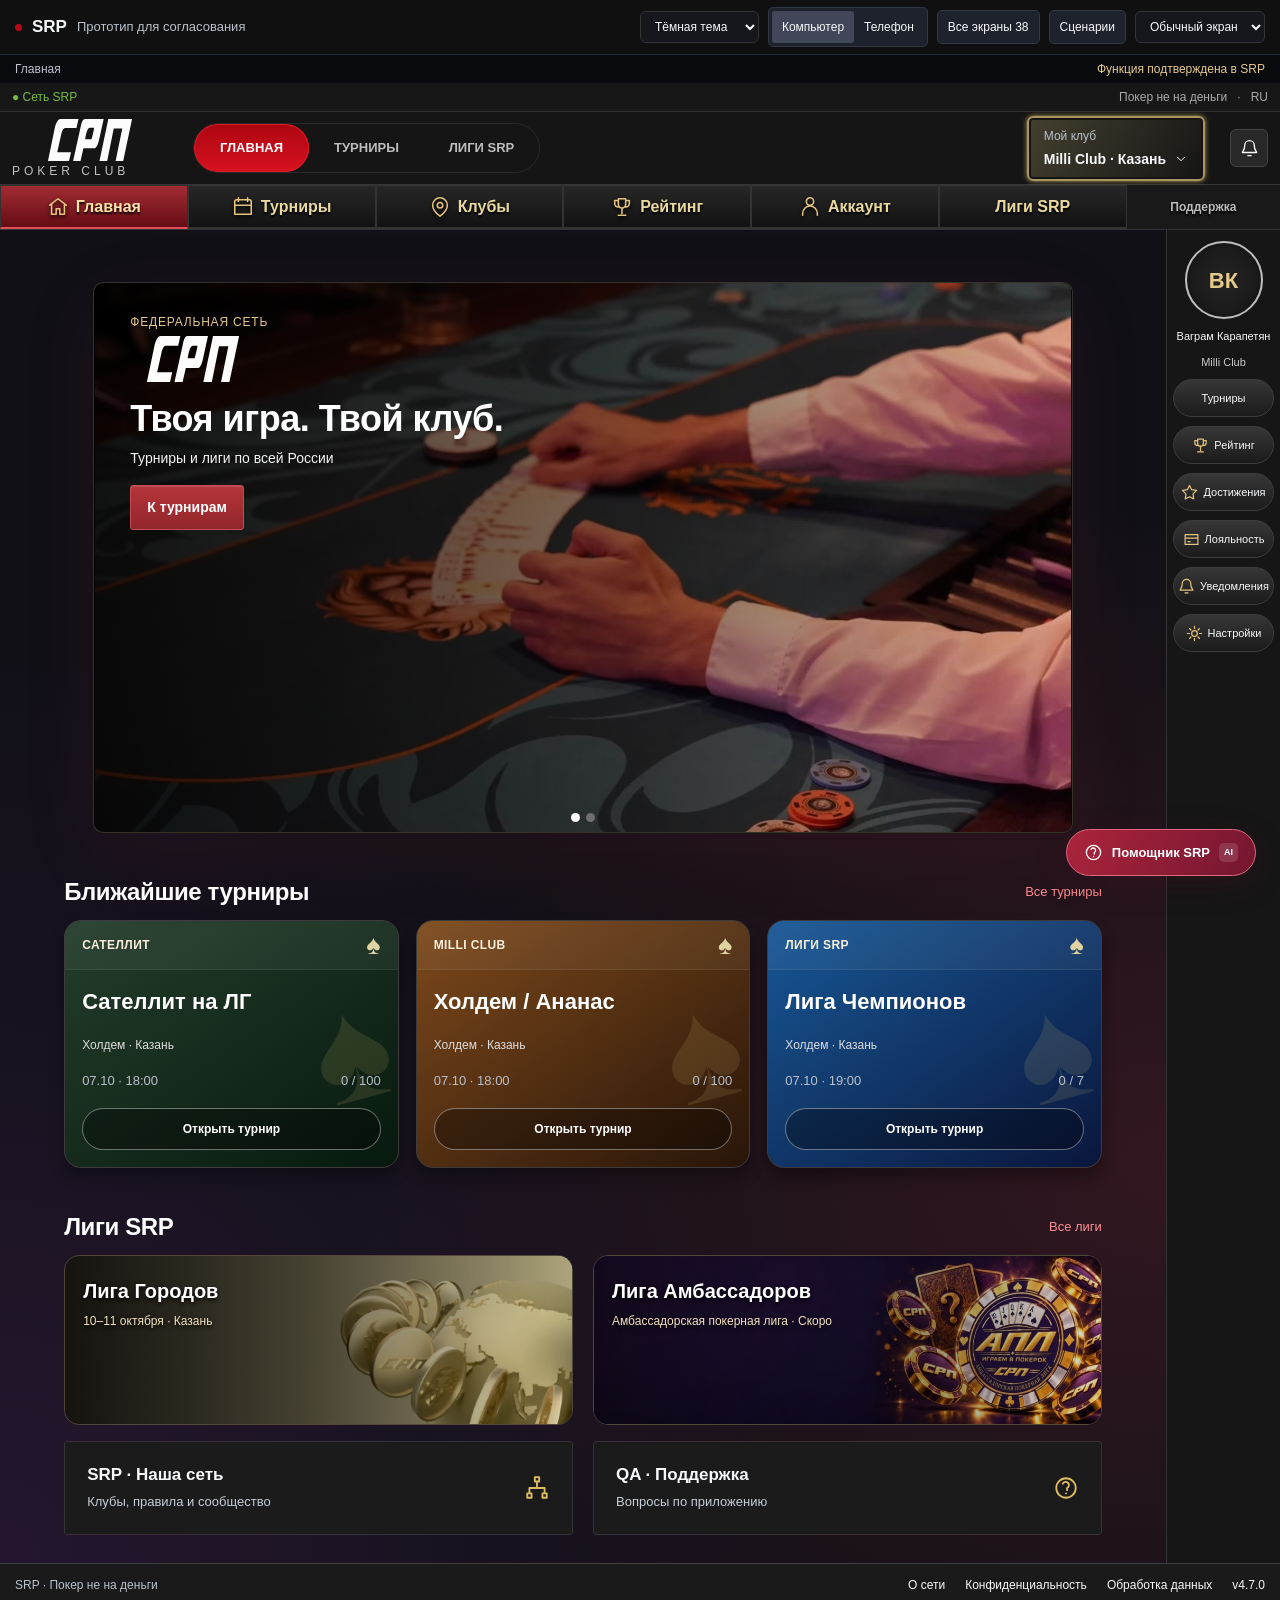
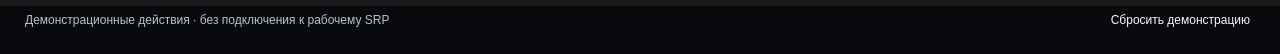
==== commit 797a6253: "Add light theme with persistent theme switcher" ====
--- a/index.html
+++ b/index.html
@@ -5,7 +5,7 @@
 <meta name="description" content="Интерактивный прототип SRP: мобильная и десктопная версии, экраны и сценарии для согласования.">
 <title>SRP — интерактивный прототип</title>
 <link rel="icon" href="data:image/svg+xml,%3Csvg xmlns='http://www.w3.org/2000/svg' viewBox='0 0 40 40'%3E%3Crect width='40' height='40' rx='8' fill='%23ed343e'/%3E%3Ctext x='20' y='29' text-anchor='middle' font-size='30' fill='white'%3E♠%3C/text%3E%3C/svg%3E">
-<link rel="stylesheet" href="styles.css?v=theme-2">
+<link rel="stylesheet" href="styles.css?v=assistant-1">
 </head>
 <body>
 <div id="prototype">
@@ -24,8 +24,9 @@
 <div class="review-bottom"><span>Демонстрационные действия · без подключения к рабочему SRP</span><button data-action="reset-demo">Сбросить демонстрацию</button></div>
 <div id="review-drawer" hidden></div>
 <div id="modal-root"></div>
+<div id="assistant-root"></div>
 <div id="toast" role="status" aria-live="polite"></div>
 </div>
-<script src="app.js?v=theme-2"></script>
+<script src="app.js?v=assistant-1"></script>
 </body>
 </html>
--- a/styles.css
+++ b/styles.css
@@ -457,3 +457,55 @@
 #prototype[data-theme=light] .event-card-top{background:linear-gradient(105deg,#f1e0e4,#f7eff1);border-color:#ddc3cb}
 #prototype[data-theme=light] .event-card-top span:first-child{color:#813c4b}
 #prototype[data-theme=light] .event-card-top .suit{color:#945463}
+
+#prototype[data-theme=light] .account-subnav a.active{background:#e8dce2;color:#8d1b37}
+#prototype[data-theme=light] .achievement-card .medal{background:#f4ead3;border-color:#bea268;color:#755017}
+#prototype[data-theme=light] .achievement-card.locked .medal{background:#edf0f4;border-color:#c1c7d1;color:#657080}
+#prototype[data-theme=light] .progress-track{background:#dce1e8}
+#prototype[data-theme=light] .auth-form .check-line input[type=checkbox]{width:16px;height:16px;min-height:16px;padding:0;flex-shrink:0;accent-color:#a3213b}
+#prototype[data-theme=light] .auth-form .check-line{align-items:center}
+
+/* Contextual SRP assistant, shared by both themes. */
+#prototype .assistant-launcher{position:fixed;right:24px;bottom:24px;z-index:42;display:flex;gap:9px;align-items:center;padding:13px 17px;background:linear-gradient(120deg,#ac243d,#74162f);border:1px solid #df6980;border-radius:30px;color:#fff;box-shadow:0 8px 30px #53122544;font-size:13px;font-weight:600}
+#prototype .assistant-launcher i{font-style:normal;font-size:9px;padding:3px 5px;background:#fff2;border-radius:5px}
+#prototype .assistant-panel{position:fixed;z-index:43;right:24px;bottom:84px;width:min(420px,calc(100vw - 32px));height:min(660px,calc(100dvh - 120px));display:flex;flex-direction:column;background:#201d26;border:1px solid #625263;border-radius:19px;overflow:hidden;box-shadow:0 20px 80px #0006;color:#f4eef5}
+#prototype .assistant-head{display:flex;gap:11px;align-items:center;padding:16px;background:linear-gradient(120deg,#492335,#28212e);border-bottom:1px solid #624456}
+#prototype .assistant-mark{display:grid;place-items:center;width:37px;height:37px;border-radius:11px;background:#a72a43;color:#fff;font-size:13px;font-weight:700}
+#prototype .assistant-head strong{display:block;font-size:14px;color:#fff}
+#prototype .assistant-head small{display:block;margin-top:3px;font-size:10px;color:#d1bbce}
+#prototype .assistant-head .icon-button{margin-left:auto;width:30px;height:30px;background:#ffffff0d;color:#fff}
+#prototype .assistant-context{padding:9px 16px;font-size:10px;color:#c6adc4;border-bottom:1px solid #443746}
+#prototype .assistant-messages{flex:1;min-height:0;overflow:auto;padding:16px;display:flex;flex-direction:column;gap:13px;overscroll-behavior:contain}
+#prototype .assistant-bubble{font-size:13px;line-height:1.6;border-radius:13px;padding:12px 14px;overflow-wrap:anywhere;flex-shrink:0}
+#prototype .assistant-bot{background:#312936;border:1px solid #4e3f54;color:#eee5f1;margin-right:14px}
+#prototype .assistant-bot strong{color:#fff;font-size:13px}
+#prototype .assistant-bot p{margin-top:5px}
+#prototype .assistant-user{align-self:flex-end;max-width:90%;background:#7d263e;color:#fff}
+#prototype .assistant-card{display:flex;flex-direction:column;align-items:flex-start;gap:4px;width:100%;text-align:left;padding:11px;margin-top:10px;border-radius:8px;border:1px solid #715365;background:#221e29;color:#eee}
+#prototype .assistant-card small{color:#c7b4ca;font-size:11px}
+#prototype .assistant-card>span{font-size:11px;color:#f0becc}
+#prototype .assistant-suggestions{display:flex;gap:6px;padding:9px 13px;overflow-x:auto;flex-shrink:0;border-top:1px solid #4a394e}
+#prototype .assistant-suggestions button{font-size:10px;padding:7px 9px;border:1px solid #6c536d;background:#312536;color:#ebdaeb;border-radius:15px;white-space:nowrap}
+#prototype .assistant-compose{display:flex;gap:7px;padding:9px 13px 3px;flex-shrink:0}
+#prototype .assistant-compose input{width:100%;height:43px;background:#17141e;border-color:#654d68;font-size:12px;color:#fff;-webkit-text-fill-color:#fff}
+#prototype .assistant-compose .primary{min-width:42px;padding:8px;min-height:43px;border-radius:8px;font-size:23px}
+#prototype .assistant-note{padding:8px 13px 11px;font-size:9px;color:#c3abc7;display:block}
+#prototype[data-theme=light] .assistant-launcher{color:#fff}
+#prototype[data-theme=light] .assistant-launcher .icon{color:#fff}
+#prototype[data-theme=light] .assistant-panel{background:#fff;color:#242833;border-color:#c8bacd;box-shadow:0 20px 65px #48214425}
+#prototype[data-theme=light] .assistant-head{background:linear-gradient(120deg,#f3e1e6,#f2ecf5);border-color:#dfcddf}
+#prototype[data-theme=light] .assistant-head strong{color:#302333}
+#prototype[data-theme=light] .assistant-head small,#prototype[data-theme=light] .assistant-context,#prototype[data-theme=light] .assistant-note{color:#66536f}
+#prototype[data-theme=light] .assistant-head .icon-button{background:#fff;color:#49354f;border-color:#d7c8dc}
+#prototype[data-theme=light] .assistant-context{border-color:#e4dae8}
+#prototype[data-theme=light] .assistant-bot{background:#f4f1f7;border-color:#e3dbe9;color:#353040}
+#prototype[data-theme=light] .assistant-bot strong{color:#302333}
+#prototype[data-theme=light] .assistant-user{background:#962640;color:#fff}
+#prototype[data-theme=light] .assistant-card{background:#fff;border-color:#d1c1d9;color:#302333}
+#prototype[data-theme=light] .assistant-card small{color:#66536f}
+#prototype[data-theme=light] .assistant-card>span{color:#951d3d}
+#prototype[data-theme=light] .assistant-suggestions{border-color:#e5dae9}
+#prototype[data-theme=light] .assistant-suggestions button{background:#f4ecf5;border-color:#d8c7de;color:#61416b}
+#prototype[data-theme=light] .assistant-compose input{background:#fff;border-color:#b4a3bf;color:#302333;-webkit-text-fill-color:currentColor}
+#prototype .frame[data-device=mobile]~#assistant-root .assistant-launcher{bottom:88px}
+@media(max-width:720px){#prototype .assistant-launcher{right:14px;bottom:88px;padding:11px 14px}#prototype .assistant-panel{right:10px;bottom:144px;width:calc(100vw - 20px);height:min(590px,calc(100dvh - 165px))}}
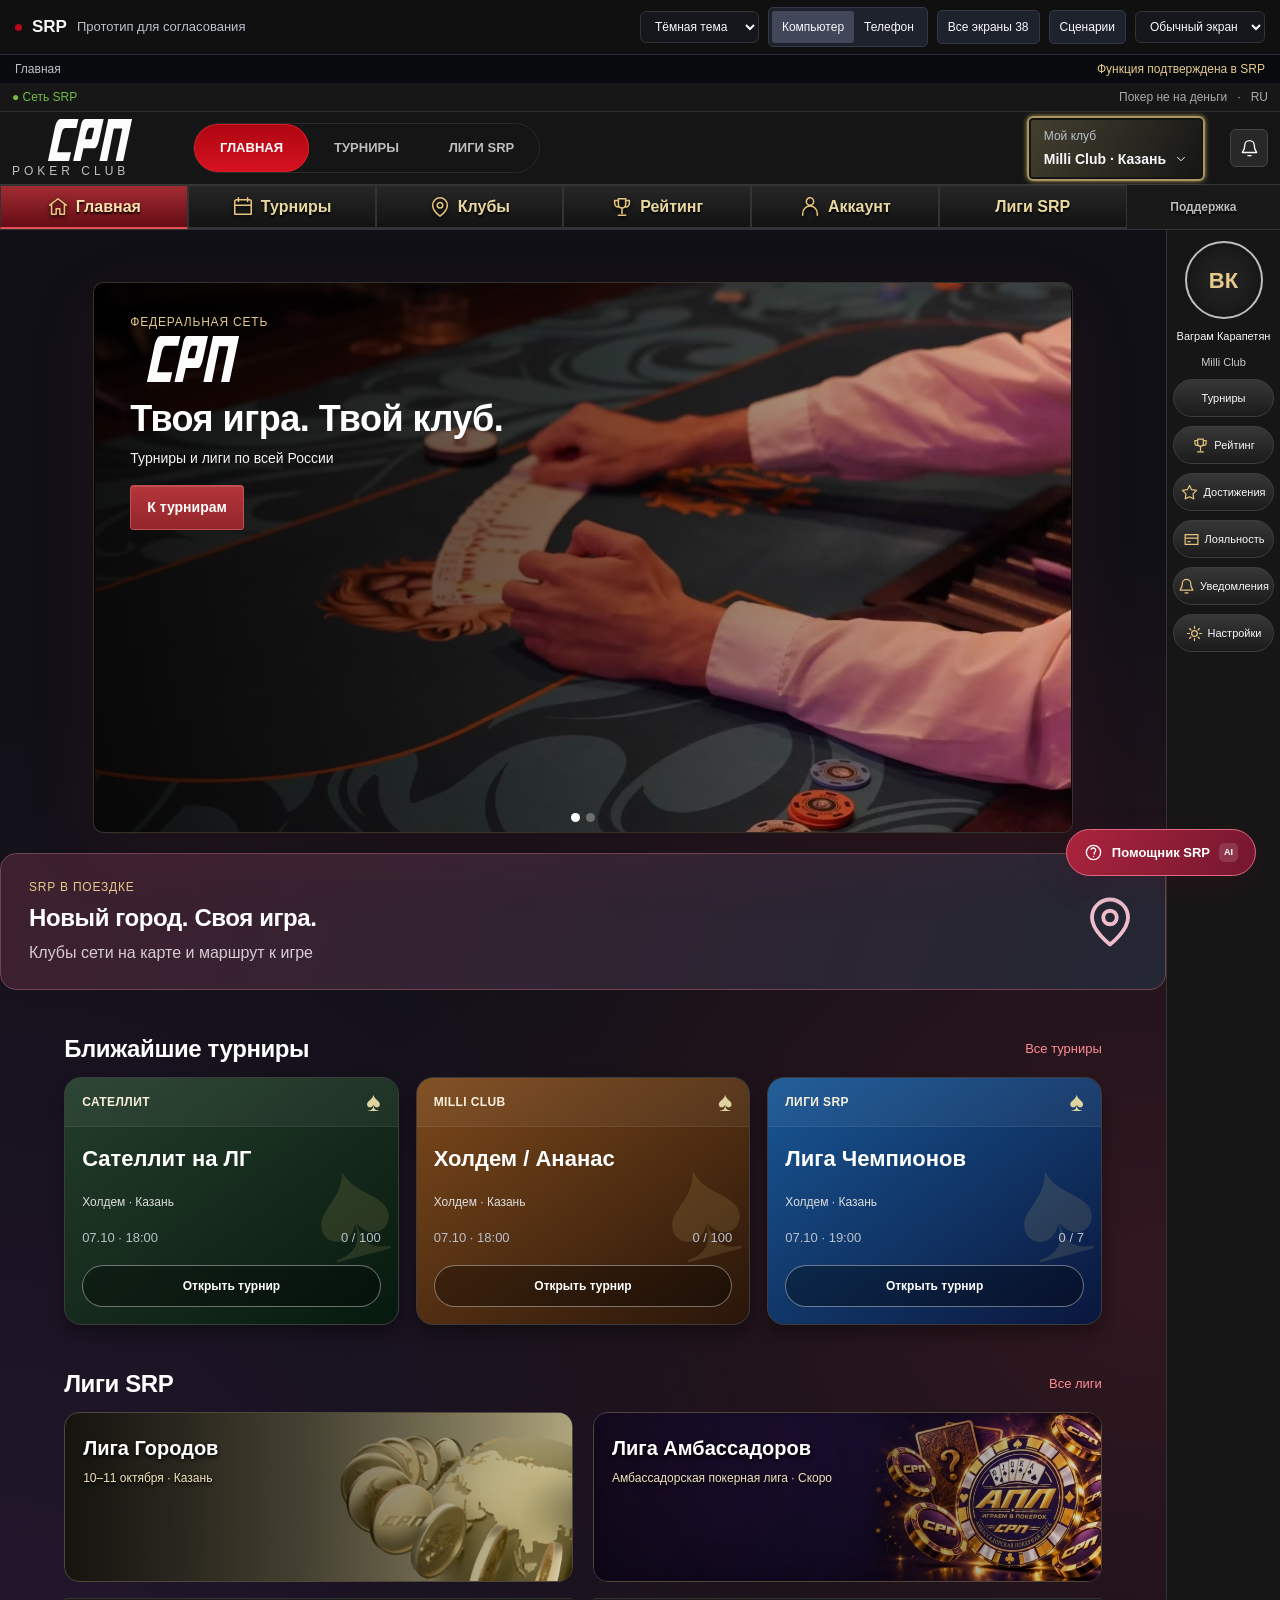
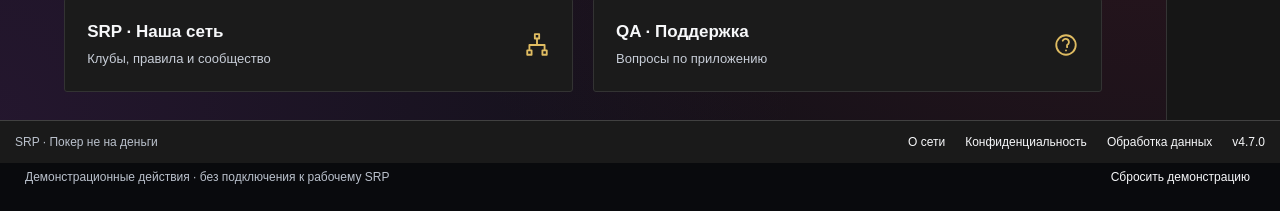
==== commit 72f76d9c: "Add city travel guide with maps and club directions" ====
--- a/index.html
+++ b/index.html
@@ -5,7 +5,7 @@
 <meta name="description" content="Интерактивный прототип SRP: мобильная и десктопная версии, экраны и сценарии для согласования.">
 <title>SRP — интерактивный прототип</title>
 <link rel="icon" href="data:image/svg+xml,%3Csvg xmlns='http://www.w3.org/2000/svg' viewBox='0 0 40 40'%3E%3Crect width='40' height='40' rx='8' fill='%23ed343e'/%3E%3Ctext x='20' y='29' text-anchor='middle' font-size='30' fill='white'%3E♠%3C/text%3E%3C/svg%3E">
-<link rel="stylesheet" href="styles.css?v=assistant-1">
+<link rel="stylesheet" href="styles.css?v=city-guide-1">
 </head>
 <body>
 <div id="prototype">
@@ -27,6 +27,6 @@
 <div id="assistant-root"></div>
 <div id="toast" role="status" aria-live="polite"></div>
 </div>
-<script src="app.js?v=assistant-1"></script>
+<script src="app.js?v=city-guide-1"></script>
 </body>
 </html>
--- a/styles.css
+++ b/styles.css
@@ -509,3 +509,71 @@
 #prototype[data-theme=light] .assistant-compose input{background:#fff;border-color:#b4a3bf;color:#302333;-webkit-text-fill-color:currentColor}
 #prototype .frame[data-device=mobile]~#assistant-root .assistant-launcher{bottom:88px}
 @media(max-width:720px){#prototype .assistant-launcher{right:14px;bottom:88px;padding:11px 14px}#prototype .assistant-panel{right:10px;bottom:144px;width:calc(100vw - 20px);height:min(590px,calc(100dvh - 165px))}}
+
+/* Phone assistant: a sheet with fixed composer and independently scrolling chat. */
+#prototype .assistant-backdrop{display:none}
+#prototype .assistant-open .assistant-launcher{visibility:hidden}
+#prototype .frame[data-device=mobile]~#assistant-root .assistant-backdrop{display:block;position:fixed;inset:0;z-index:42;background:#08071188;backdrop-filter:blur(3px);border:0;border-radius:0}
+#prototype .frame[data-device=mobile]~#assistant-root .assistant-panel{right:auto;left:50%;transform:translateX(-50%);bottom:0;width:min(414px,100vw);height:calc(100dvh - 110px);border-radius:22px 22px 0 0;padding-bottom:env(safe-area-inset-bottom,0px)}
+#prototype .frame[data-device=mobile]~#assistant-root .assistant-launcher{right:calc(50% - min(207px,50vw) + 14px);bottom:calc(88px + env(safe-area-inset-bottom,0px));min-height:48px}
+#prototype .frame[data-device=mobile]~#assistant-root .assistant-head .icon-button{width:44px;height:44px;flex-shrink:0}
+#prototype .frame[data-device=mobile]~#assistant-root .assistant-compose input{font-size:16px;height:48px;min-width:0}
+#prototype .frame[data-device=mobile]~#assistant-root .assistant-compose .primary{min-width:48px;min-height:48px}
+#prototype .frame[data-device=mobile]~#assistant-root .assistant-suggestions button{min-height:44px;font-size:12px}
+#prototype .frame[data-device=mobile]~#assistant-root .assistant-bubble{font-size:14px}
+#prototype .frame[data-device=mobile]~#assistant-root .assistant-note{font-size:10px}
+@media(max-width:720px){
+ #prototype .assistant-backdrop{display:block;position:fixed;inset:0;z-index:42;background:#08071188;backdrop-filter:blur(3px);border:0;border-radius:0}
+ #prototype .assistant-launcher{min-height:48px;bottom:calc(88px + env(safe-area-inset-bottom,0px))}
+ #prototype .assistant-panel,#prototype .frame[data-device=mobile]~#assistant-root .assistant-panel{left:0;right:0;transform:none;bottom:0;width:100%;height:calc(100dvh - 16px);border-radius:22px 22px 0 0;padding-bottom:env(safe-area-inset-bottom,0px)}
+ #prototype .assistant-head{padding:14px 16px}
+ #prototype .assistant-head .icon-button{width:44px;height:44px;flex-shrink:0}
+ #prototype .assistant-head strong{font-size:16px}
+ #prototype .assistant-head small{font-size:11px}
+ #prototype .assistant-bubble{font-size:14px}
+ #prototype .assistant-bot{margin-right:4px}
+ #prototype .assistant-suggestions button{min-height:44px;font-size:12px}
+ #prototype .assistant-compose input{height:48px;min-width:0;font-size:16px}
+ #prototype .assistant-compose .primary{min-width:48px;min-height:48px}
+ #prototype .assistant-note{font-size:10px;padding-bottom:12px}
+}
+
+/* City guide: a real map, club directory and verified-address directions. */
+#prototype .trip-entry,#prototype .trip-hero{display:flex;justify-content:space-between;align-items:center;gap:20px;padding:24px 28px;border:1px solid #704450;background:linear-gradient(110deg,#3d2030,#242734);border-radius:16px;margin:20px 0;color:#fff}
+#prototype .trip-entry h2{margin:6px 0;font-size:24px;color:inherit}
+#prototype .trip-entry p,#prototype .trip-hero p{color:#d6cbd5;margin-top:8px}
+#prototype .trip-entry>.icon,#prototype .trip-hero>span>.icon{width:54px;height:54px;flex-shrink:0;color:#efbdcc}
+#prototype .trip-hero h1{margin:8px 0;font-size:36px}
+#prototype .trip-toolbar{display:flex;align-items:center;gap:26px;margin:22px 0}
+#prototype .trip-toolbar .field{width:min(330px,60%);margin:0}
+#prototype .trip-toolbar small{display:block;margin-top:5px;color:#b7abbc}
+#prototype .trip-layout{display:grid;grid-template-columns:minmax(0,1.7fr) minmax(300px,1fr);gap:20px;align-items:start}
+#prototype .trip-map{position:relative;border:1px solid #665061;border-radius:16px;overflow:hidden;background:#ddd;height:610px}
+#prototype .trip-map iframe{width:100%;height:100%;border:0;display:block}
+#prototype .trip-map-fallback{position:absolute;bottom:18px;left:18px;background:#fff;color:#70213b;padding:11px 16px;border-radius:10px;box-shadow:0 3px 14px #0003;font-size:13px;font-weight:600}
+#prototype .trip-clubs{display:grid;gap:8px;margin-bottom:16px}
+#prototype .trip-club{display:flex;align-items:center;gap:12px;text-align:left;min-height:76px;padding:14px;border-radius:12px;border:1px solid #584750;background:#24212b;color:#eee}
+#prototype .trip-club.active{border:2px solid #db5575;background:#432632}
+#prototype .trip-club>span{flex:1;min-width:0}
+#prototype .trip-club strong{display:block;font-size:14px}
+#prototype .trip-club small{display:block;margin-top:5px;color:#c9b5c4;font-size:12px}
+#prototype .trip-selected{border-radius:14px}
+#prototype .trip-selected h2{margin:7px 0;font-size:24px}
+#prototype .trip-selected p{margin:10px 0;line-height:1.6}
+#prototype .trip-selected h3{margin-top:22px;font-size:15px}
+#prototype .trip-routes{display:flex;flex-wrap:wrap;gap:7px;margin:12px 0}
+#prototype .trip-routes a{flex:1;white-space:nowrap;font-size:12px;padding:12px 9px;text-align:center}
+#prototype .trip-selected>small{display:block;color:#c9b5c4;line-height:1.5;margin-bottom:16px}
+#prototype .trip-selected>.primary{margin-top:16px}
+#prototype[data-theme=light] :is(.trip-entry,.trip-hero){background:linear-gradient(110deg,#f6dfe7,#edf0fc);border-color:#d6adba;color:#372333}
+#prototype[data-theme=light] :is(.trip-entry,.trip-hero) :is(h1,h2){color:#372333}
+#prototype[data-theme=light] :is(.trip-entry,.trip-hero) p{color:#604f63}
+#prototype[data-theme=light] :is(.trip-entry,.trip-hero) .icon{color:#932b4c}
+#prototype[data-theme=light] .trip-club{background:#fff;border-color:#d3c4d2;color:#322a38}
+#prototype[data-theme=light] .trip-club.active{background:#f5e4eb;border-color:#a82a4d}
+#prototype[data-theme=light] :is(.trip-club small,.trip-toolbar small,.trip-selected>small){color:#66576a}
+#prototype[data-theme=light] .trip-map-fallback{color:#70213b}
+#prototype .frame[data-device=mobile] .trip-layout{grid-template-columns:1fr}
+#prototype .frame[data-device=mobile] .trip-map{height:330px}
+#prototype .frame[data-device=mobile] .trip-hero h1{font-size:27px}
+@media(max-width:720px){#prototype .trip-layout{grid-template-columns:1fr}#prototype .trip-map{height:330px}#prototype .trip-entry,#prototype .trip-hero{padding:20px 17px}#prototype .trip-entry h2{font-size:20px}#prototype .trip-hero h1{font-size:27px}#prototype .trip-toolbar{gap:15px}#prototype .trip-toolbar .field{width:60%}#prototype .trip-toolbar select{font-size:16px}#prototype .trip-toolbar small{font-size:11px}#prototype .trip-entry p{font-size:13px}}
